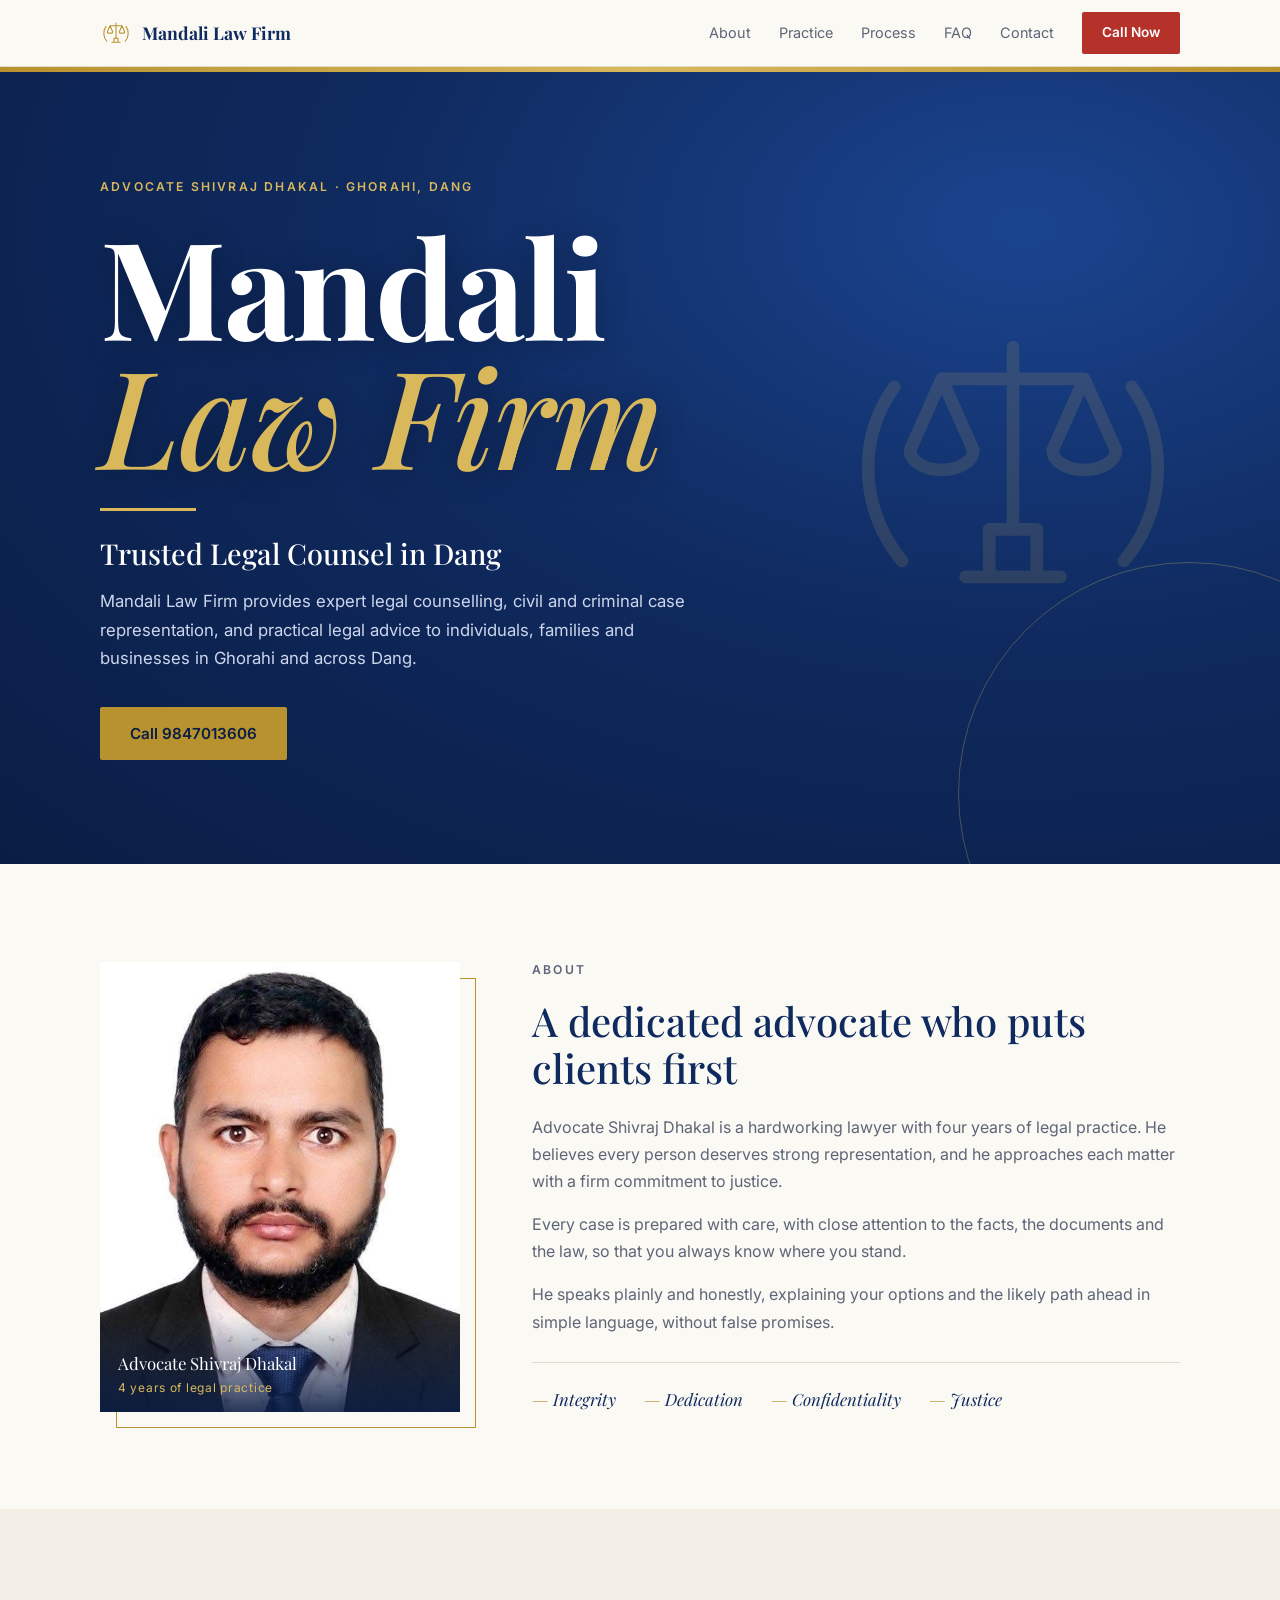
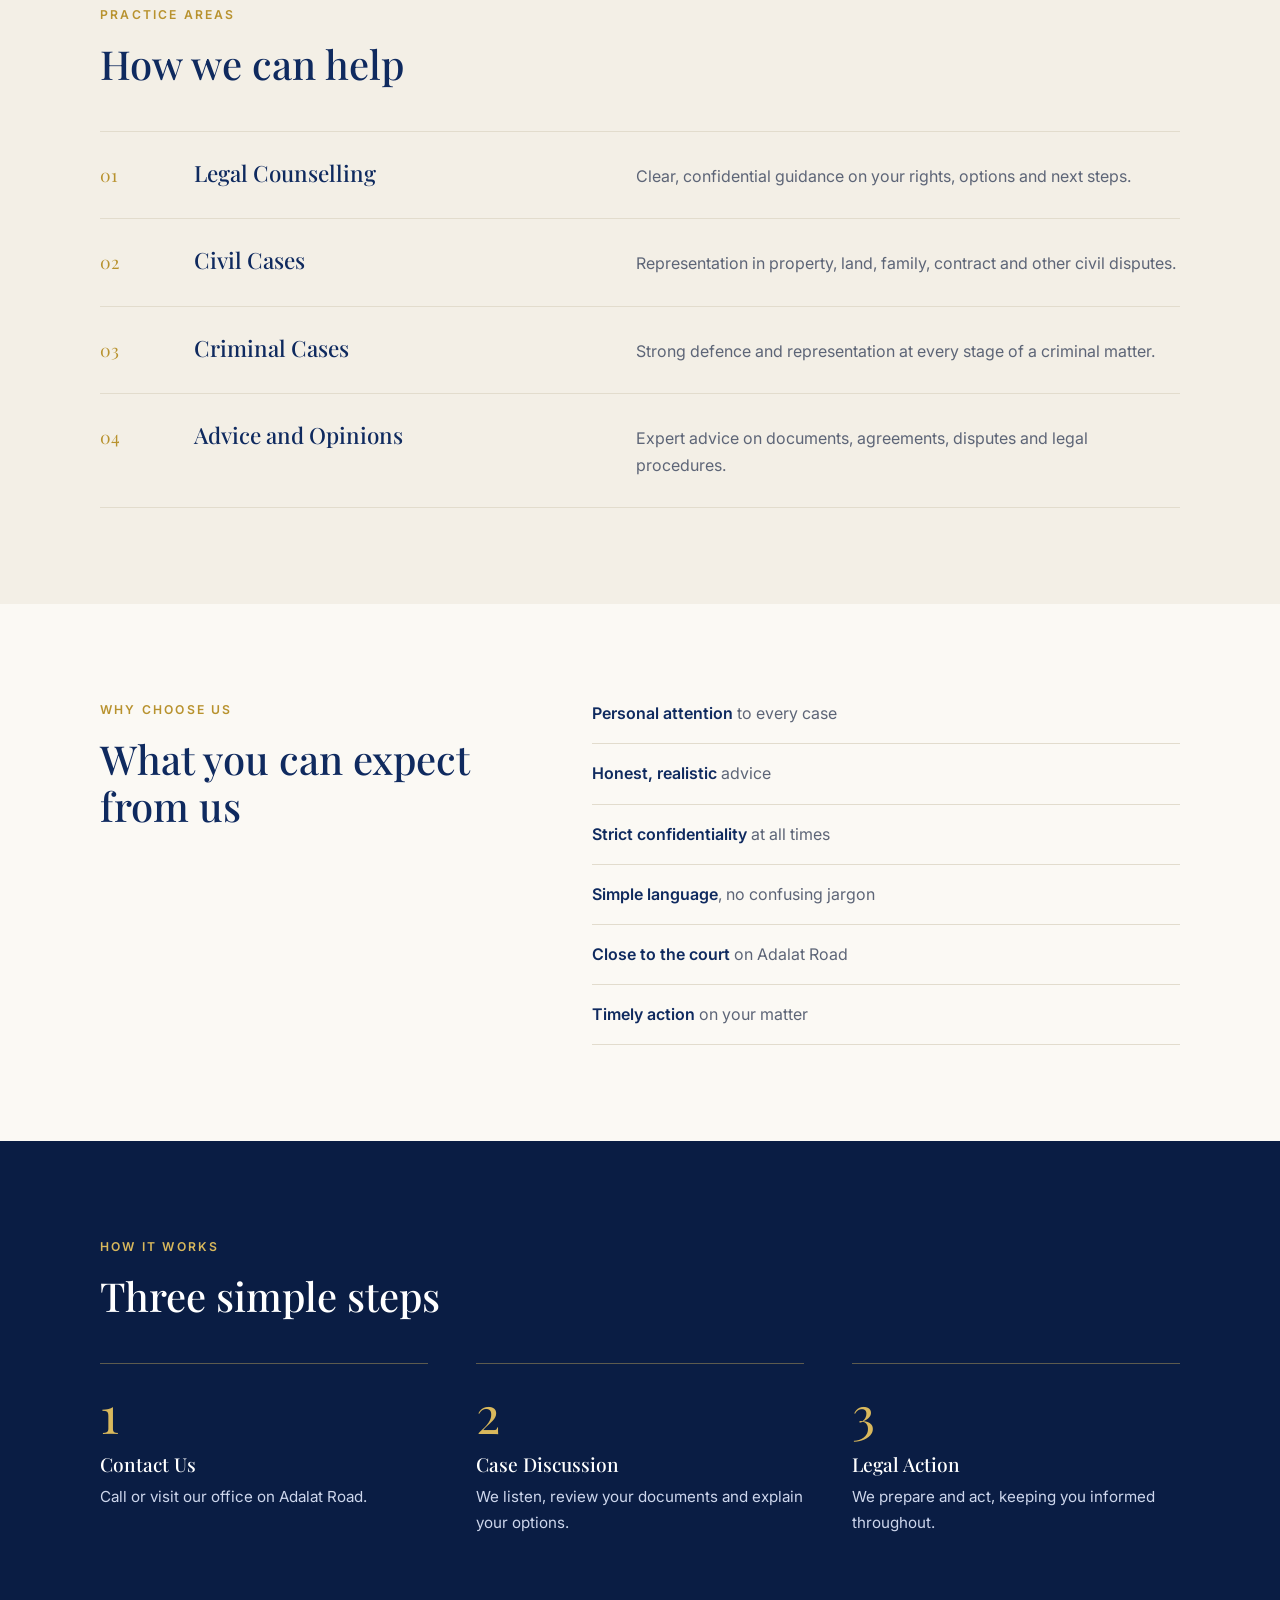
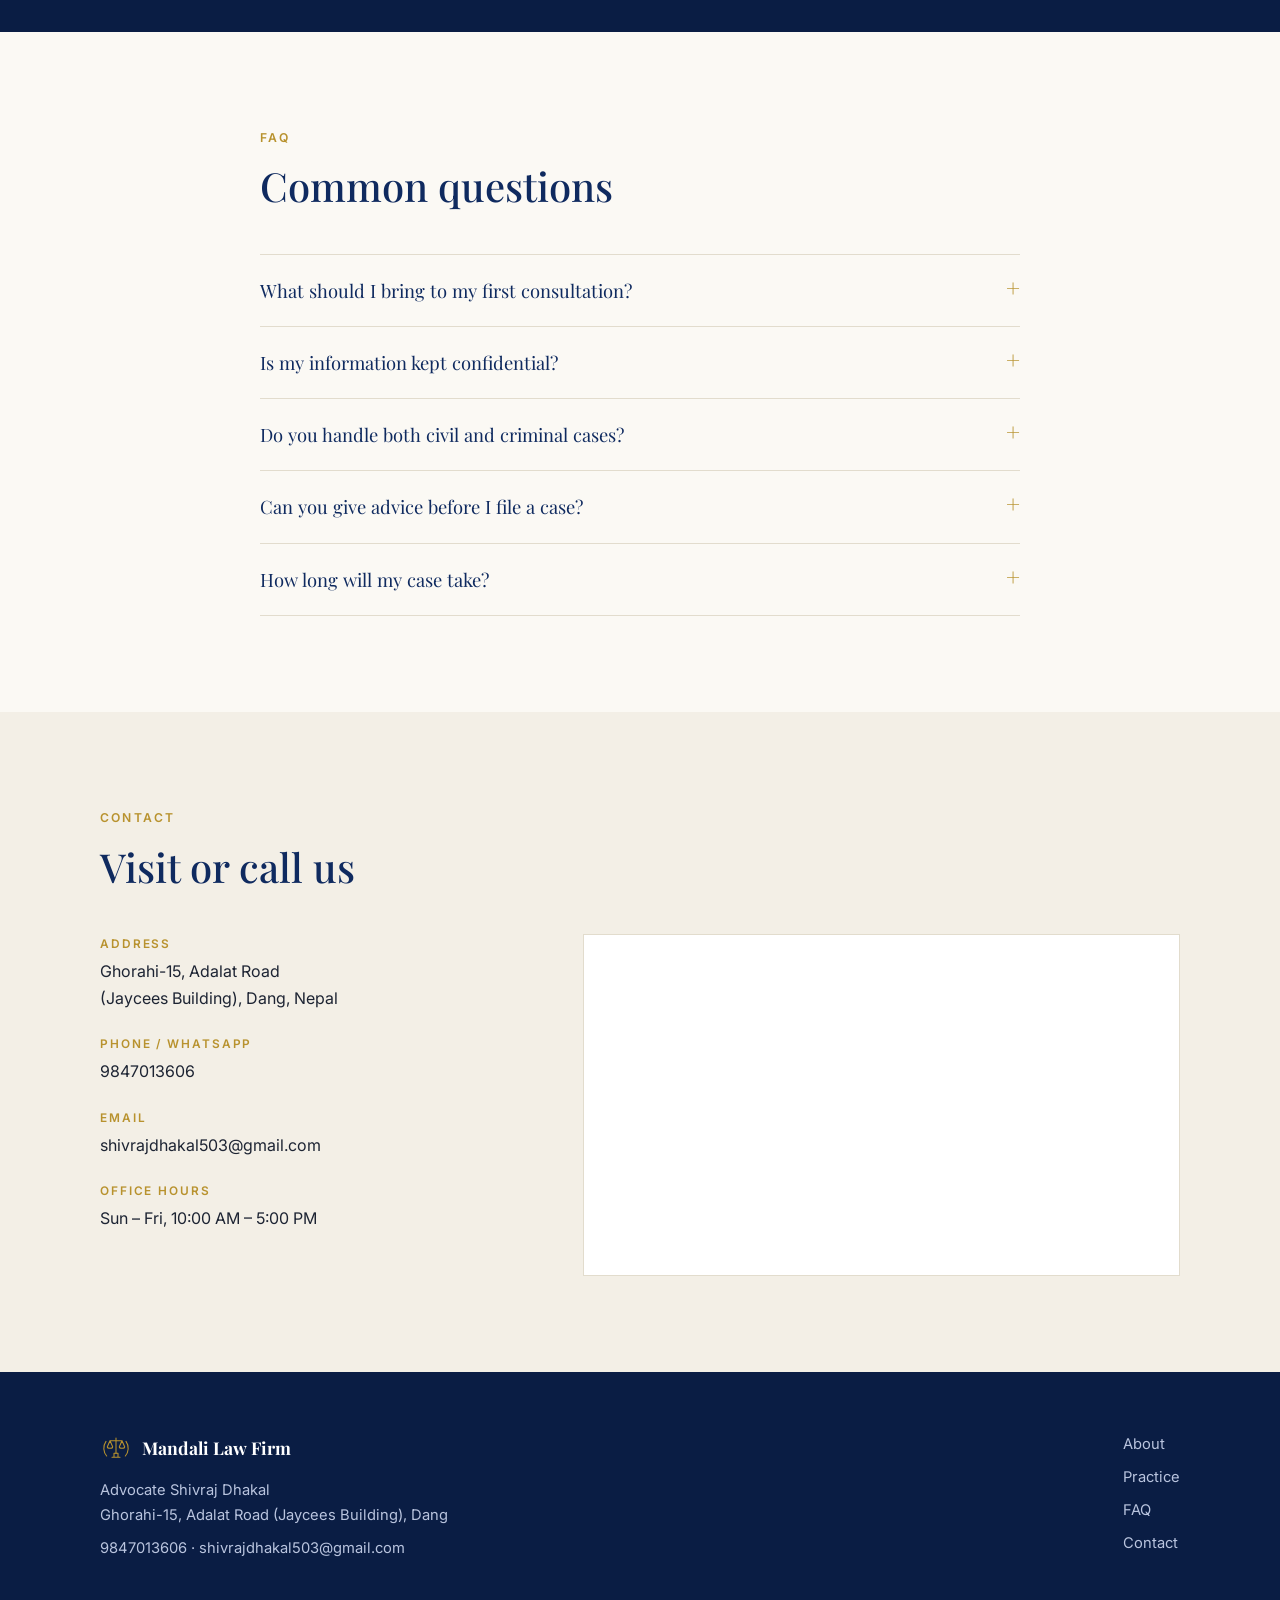
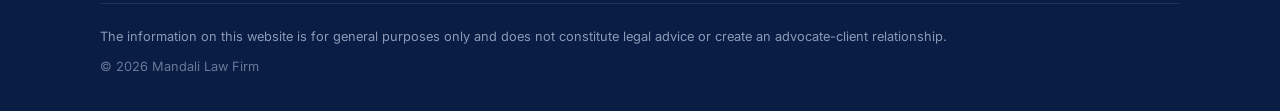
==== index.html @ 57b1a487 "first push" ====
<!DOCTYPE html>
<html lang="en">
<head>
  <meta charset="UTF-8">
  <meta name="viewport" content="width=device-width, initial-scale=1">

  <!-- SEO: edit title, description and keywords here -->
  <title>Mandali Law Firm | Advocate Shivraj Dhakal | Lawyer in Ghorahi, Dang</title>
  <meta name="description" content="Mandali Law Firm in Ghorahi, Dang. Advocate Shivraj Dhakal offers legal counselling, civil and criminal case representation, and practical legal advice.">
  <meta name="keywords" content="lawyer in Dang, advocate in Ghorahi, civil case lawyer, criminal case lawyer, legal advice Nepal">
  <meta name="theme-color" content="#0f2a5f">

  <link rel="preconnect" href="https://fonts.googleapis.com">
  <link rel="preconnect" href="https://fonts.gstatic.com" crossorigin>
  <link href="https://fonts.googleapis.com/css2?family=Inter:wght@400;500;600&family=Playfair+Display:ital,wght@0,500;0,700;1,500&display=swap" rel="stylesheet">
  <link rel="stylesheet" href="style.css">

  <!-- Schema markup: update address, phone or hours if they change -->
  <script type="application/ld+json">
  {
    "@context": "https://schema.org",
    "@type": "LegalService",
    "name": "Mandali Law Firm",
    "founder": { "@type": "Person", "name": "Advocate Shivraj Dhakal" },
    "telephone": "+9779847013606",
    "email": "shivrajdhakal503@gmail.com",
    "address": {
      "@type": "PostalAddress",
      "streetAddress": "Adalat Road (Jaycees Building), Ghorahi-15",
      "addressLocality": "Ghorahi",
      "addressRegion": "Dang",
      "addressCountry": "NP"
    },
    "areaServed": "Dang, Nepal"
  }
  </script>
</head>
<body>

  <!-- LOGO: replace the contents of this symbol with your real logo SVG, or swap the <svg><use> tags for an <img src="logo.png"> -->
  <svg width="0" height="0" style="position:absolute" aria-hidden="true">
    <symbol id="logo" viewBox="0 0 48 48">
      <g fill="none" stroke="currentColor" stroke-width="1.6" stroke-linecap="round" stroke-linejoin="round">
        <path d="M10 36c-5-6-6-15-1-22M38 36c5-6 6-15 1-22"/>
        <path d="M24 9v23M15 13h18M15 13l-4 9a4 2.5 0 0 0 8 0zM33 13l-4 9a4 2.5 0 0 0 8 0z"/>
        <path d="M18 38h12M21 32h6v6h-6z"/>
      </g>
    </symbol>
  </svg>

  <header class="nav" id="top">
    <div class="wrap nav-inner">
      <a href="#top" class="brand" aria-label="Mandali Law Firm home">
        <svg class="logo"><use href="#logo"/></svg>
        <span>Mandali Law Firm</span>
      </a>
      <nav id="menu" aria-label="Main">
        <a href="#about">About</a>
        <a href="#services">Practice</a>
        <a href="#process">Process</a>
        <a href="#faq">FAQ</a>
        <a href="#contact">Contact</a>
      </nav>
      <a class="call-link" href="tel:+9779847013606">Call Now</a>
      <button class="burger" id="burger" aria-label="Open menu" aria-expanded="false"><span></span><span></span></button>
    </div>
  </header>

  <main>
    <!-- HERO -->
    <section class="hero">
      <svg class="hero-mark" aria-hidden="true"><use href="#logo"/></svg>
      <div class="wrap hero-inner">
        <p class="eyebrow">Advocate Shivraj Dhakal &middot; Ghorahi, Dang</p>
        <!-- FIRM NAME: shown in big letters. Edit here. -->
        <p class="firm" aria-hidden="true"><span>Mandali</span><span class="gold">Law Firm</span></p>
        <div class="rule"></div>
        <h1>Trusted Legal Counsel in Dang</h1>
        <p class="lead">Mandali Law Firm provides expert legal counselling, civil and criminal case representation, and practical legal advice to individuals, families and businesses in Ghorahi and across Dang.</p>
        <a class="btn" href="tel:+9779847013606">Call 9847013606</a>
      </div>
    </section>

    <!-- ABOUT -->
    <section id="about" class="section">
      <div class="wrap about">
        <figure class="portrait reveal">
          <!-- PHOTO: keep "potrait.jpeg" in the same folder as index.html. If it is missing, initials are shown instead. -->
          <img src="potrait.jpeg" alt="Advocate Shivraj Dhakal" width="420" height="420" loading="lazy"
               onerror="this.parentElement.classList.add('no-img'); this.remove();">
          <span class="initials" aria-hidden="true">SD</span>
          <figcaption>Advocate Shivraj Dhakal<small>4 years of legal practice</small></figcaption>
        </figure>
        <div class="reveal">
          <p class="eyebrow">About</p>
          <h2>A dedicated advocate who puts clients first</h2>
          <!-- TEXT: edit these paragraphs freely -->
          <p>Advocate Shivraj Dhakal is a hardworking lawyer with four years of legal practice. He believes every person deserves strong representation, and he approaches each matter with a firm commitment to justice.</p>
          <p>Every case is prepared with care, with close attention to the facts, the documents and the law, so that you always know where you stand.</p>
          <p>He speaks plainly and honestly, explaining your options and the likely path ahead in simple language, without false promises.</p>
          <ul class="values">
            <li>Integrity</li><li>Dedication</li><li>Confidentiality</li><li>Justice</li>
          </ul>
        </div>
      </div>
    </section>

    <!-- PRACTICE AREAS -->
    <section id="services" class="section tint">
      <div class="wrap">
        <div class="head reveal"><p class="eyebrow">Practice Areas</p><h2>How we can help</h2></div>
        <ol class="rows">
          <li class="reveal"><span class="num">01</span><h3>Legal Counselling</h3><p>Clear, confidential guidance on your rights, options and next steps.</p></li>
          <li class="reveal"><span class="num">02</span><h3>Civil Cases</h3><p>Representation in property, land, family, contract and other civil disputes.</p></li>
          <li class="reveal"><span class="num">03</span><h3>Criminal Cases</h3><p>Strong defence and representation at every stage of a criminal matter.</p></li>
          <li class="reveal"><span class="num">04</span><h3>Advice and Opinions</h3><p>Expert advice on documents, agreements, disputes and legal procedures.</p></li>
        </ol>
      </div>
    </section>

    <!-- WHY US -->
    <section class="section">
      <div class="wrap split">
        <div class="reveal"><p class="eyebrow">Why Choose Us</p><h2>What you can expect from us</h2></div>
        <ul class="why reveal">
          <li><strong>Personal attention</strong> to every case</li>
          <li><strong>Honest, realistic</strong> advice</li>
          <li><strong>Strict confidentiality</strong> at all times</li>
          <li><strong>Simple language</strong>, no confusing jargon</li>
          <li><strong>Close to the court</strong> on Adalat Road</li>
          <li><strong>Timely action</strong> on your matter</li>
        </ul>
      </div>
    </section>

    <!-- PROCESS -->
    <section id="process" class="section dark">
      <div class="wrap">
        <div class="head reveal"><p class="eyebrow">How It Works</p><h2>Three simple steps</h2></div>
        <ol class="steps">
          <li class="reveal"><span>1</span><h3>Contact Us</h3><p>Call or visit our office on Adalat Road.</p></li>
          <li class="reveal"><span>2</span><h3>Case Discussion</h3><p>We listen, review your documents and explain your options.</p></li>
          <li class="reveal"><span>3</span><h3>Legal Action</h3><p>We prepare and act, keeping you informed throughout.</p></li>
        </ol>
      </div>
    </section>

    <!-- FAQ -->
    <section id="faq" class="section">
      <div class="wrap narrow">
        <div class="head reveal"><p class="eyebrow">FAQ</p><h2>Common questions</h2></div>
        <!-- TEXT: edit questions and answers here -->
        <div class="faq reveal">
          <details><summary>What should I bring to my first consultation?</summary><p>Bring your citizenship certificate, any relevant papers (land documents, agreements, notices, court orders) and a short written timeline of events.</p></details>
          <details><summary>Is my information kept confidential?</summary><p>Yes. Everything you share with us is treated as strictly confidential.</p></details>
          <details><summary>Do you handle both civil and criminal cases?</summary><p>Yes. We handle civil matters such as land, family and contract disputes, and criminal matters at every stage.</p></details>
          <details><summary>Can you give advice before I file a case?</summary><p>Yes. Many problems can be understood, and sometimes resolved, with early legal advice.</p></details>
          <details><summary>How long will my case take?</summary><p>It depends on the type and complexity of the case and the court. After reviewing your matter, we will give you a realistic expectation.</p></details>
        </div>
      </div>
    </section>

    <!-- CONTACT -->
    <section id="contact" class="section tint">
      <div class="wrap">
        <div class="head reveal"><p class="eyebrow">Contact</p><h2>Visit or call us</h2></div>
        <div class="contact reveal">
          <div class="info">
            <dl>
              <dt>Address</dt>
              <dd>Ghorahi-15, Adalat Road<br>(Jaycees Building), Dang, Nepal</dd>
              <dt>Phone / WhatsApp</dt>
              <dd><a href="tel:+9779847013606">9847013606</a></dd>
              <dt>Email</dt>
              <dd><a href="mailto:shivrajdhakal503@gmail.com">shivrajdhakal503@gmail.com</a></dd>
              <!-- OFFICE HOURS: placeholder, replace with real hours -->
              <dt>Office hours</dt>
              <dd>Sun &ndash; Fri, 10:00 AM &ndash; 5:00 PM</dd>
            </dl>
          </div>
          <div class="map">
            <iframe title="Map of Adalat Road, Ghorahi, Dang" loading="lazy" referrerpolicy="no-referrer-when-downgrade"
              src="https://maps.google.com/maps?q=Adalat+Road+Ghorahi+Dang+Nepal&output=embed"></iframe>
          </div>
        </div>
      </div>
    </section>
  </main>

  <footer class="footer">
    <div class="wrap foot-inner">
      <div>
        <a href="#top" class="brand light"><svg class="logo"><use href="#logo"/></svg><span>Mandali Law Firm</span></a>
        <p>Advocate Shivraj Dhakal<br>Ghorahi-15, Adalat Road (Jaycees Building), Dang</p>
        <p><a href="tel:+9779847013606">9847013606</a> &middot; <a href="mailto:shivrajdhakal503@gmail.com">shivrajdhakal503@gmail.com</a></p>
      </div>
      <nav aria-label="Footer">
        <a href="#about">About</a><a href="#services">Practice</a><a href="#faq">FAQ</a><a href="#contact">Contact</a>
      </nav>
    </div>
    <p class="wrap disclaimer">The information on this website is for general purposes only and does not constitute legal advice or create an advocate-client relationship.</p>
    <p class="wrap copy">&copy; <span id="year"></span> Mandali Law Firm</p>
  </footer>

  <!-- Floating buttons (visible on mobile) -->
  <div class="float">
    <a href="https://wa.me/9779847013606" class="wa" aria-label="WhatsApp" target="_blank" rel="noopener">
      <svg viewBox="0 0 24 24"><path d="M20 12a8 8 0 0 1-11.9 7L4 20l1.1-4A8 8 0 1 1 20 12z"/></svg>
    </a>
    <a href="tel:+9779847013606" class="call" aria-label="Call">
      <svg viewBox="0 0 24 24"><path d="M5 4h4l2 5-2.5 1.5a11 11 0 0 0 5 5L15 13l5 2v4a2 2 0 0 1-2 2A16 16 0 0 1 3 6a2 2 0 0 1 2-2z"/></svg>
    </a>
  </div>

  <script src="script.js"></script>
</body>
</html>
---- style.css ----
/* COLORS: change the palette here */
:root{
  --blue:#0f2a5f;
  --blue-deep:#0a1d44;
  --gold:#b8922e;
  --gold-soft:#d9b85c;
  --red:#b5322a;
  --paper:#fbf9f4;
  --tint:#f3efe6;
  --ink:#1d2433;
  --muted:#5d6577;
  --line:#e2dccd;
}
*{box-sizing:border-box;margin:0;padding:0}
html{scroll-behavior:smooth;scroll-padding-top:70px}
body{font-family:'Inter',system-ui,sans-serif;color:var(--ink);background:var(--paper);line-height:1.7;-webkit-font-smoothing:antialiased}
h1,h2,h3{font-family:'Playfair Display',Georgia,serif;color:var(--blue);line-height:1.18;font-weight:500}
a{color:inherit;text-decoration:none}
ul,ol{list-style:none}
.wrap{width:min(1080px,100% - 40px);margin-inline:auto}
.narrow{width:min(760px,100% - 40px)}
.section{padding:96px 0}
.tint{background:var(--tint)}
.eyebrow{color:var(--gold);font-weight:600;font-size:.76rem;letter-spacing:.18em;text-transform:uppercase;margin-bottom:14px}
.head{margin-bottom:44px}
h2{font-size:clamp(1.8rem,4vw,2.5rem)}
h3{font-size:1.2rem}
:focus-visible{outline:2px solid var(--gold);outline-offset:3px}

/* Button */
.btn{display:inline-block;padding:14px 30px;background:var(--gold);color:var(--blue-deep);font-weight:600;font-size:.95rem;border-radius:2px;transition:background .25s,transform .25s}
.btn:hover{background:var(--gold-soft);transform:translateY(-2px)}

/* Nav */
.nav{position:sticky;top:0;z-index:50;background:var(--paper);border-bottom:1px solid var(--line)}
.nav-inner{display:flex;align-items:center;gap:28px;height:66px}
.brand{display:flex;align-items:center;gap:10px;font-family:'Playfair Display',serif;font-weight:700;color:var(--blue);font-size:1.1rem}
.logo{width:32px;height:32px;color:var(--gold)}
#menu{display:flex;gap:28px;margin-left:auto;font-size:.9rem;color:var(--muted)}
#menu a{position:relative;padding:4px 0}
#menu a::after{content:"";position:absolute;left:0;bottom:0;width:0;height:1px;background:var(--gold);transition:width .25s}
#menu a:hover{color:var(--blue)}
#menu a:hover::after{width:100%}
.call-link{background:var(--red);color:#fff;font-size:.85rem;font-weight:600;padding:9px 20px;border-radius:2px;transition:background .25s}
.call-link:hover{background:#972821}
.burger{display:none;background:none;border:0;width:36px;height:36px;cursor:pointer}
.burger span{display:block;height:2px;background:var(--blue);margin:7px 6px}

/* Hero */
.hero{background:radial-gradient(ellipse at 80% 20%,#1b448f 0%,var(--blue) 45%,var(--blue-deep) 100%);color:#fff;padding:110px 0 104px;position:relative;overflow:hidden}
.hero::before{content:"";position:absolute;left:0;right:0;top:0;height:5px;background:linear-gradient(90deg,var(--gold),var(--gold-soft),var(--gold))}
.hero::after{content:"";position:absolute;right:-140px;bottom:-160px;width:460px;height:460px;border:1px solid rgba(217,184,92,.3);border-radius:50%}
.hero-mark{position:absolute;right:6%;top:50%;width:min(380px,40vw);height:min(380px,40vw);transform:translateY(-50%);color:var(--gold-soft);opacity:.14;stroke-width:1}
.hero-inner{position:relative;z-index:1}
.hero .eyebrow{color:var(--gold-soft);margin-bottom:22px}
.firm{font-family:'Playfair Display',Georgia,serif;font-weight:700;line-height:.95;font-size:clamp(3.4rem,13vw,8.5rem);letter-spacing:-.01em;color:#fff;display:flex;flex-direction:column;text-shadow:0 4px 30px rgba(0,0,0,.25)}
.firm .gold{color:var(--gold-soft);font-style:italic;font-weight:500}
.rule{width:96px;height:3px;background:var(--gold-soft);margin:30px 0 26px}
.hero h1{color:#fff;font-size:clamp(1.3rem,3vw,1.8rem);font-weight:500;margin-bottom:16px}
.lead{font-size:1.05rem;color:#cdd6ec;max-width:600px;margin-bottom:34px}

/* About */
.about{display:grid;grid-template-columns:360px 1fr;gap:72px;align-items:center}
.portrait{position:relative;background:var(--blue);aspect-ratio:4/5;border-radius:2px}
.portrait::before{content:"";position:absolute;inset:16px -16px -16px 16px;border:1px solid var(--gold);z-index:0}
.portrait img{position:relative;z-index:1;width:100%;height:100%;object-fit:cover;object-position:center 15%;display:block}
.portrait figcaption{position:absolute;z-index:2;left:0;right:0;bottom:0;padding:34px 18px 14px;background:linear-gradient(transparent,rgba(10,29,68,.88));color:#fff;font-family:'Playfair Display',serif;font-size:1.05rem}
.portrait small{display:block;font-family:'Inter',sans-serif;font-size:.75rem;color:var(--gold-soft);letter-spacing:.06em}
.initials{display:none;position:absolute;inset:0;z-index:1;place-items:center;color:#fff;font:700 4rem 'Playfair Display',serif}
.portrait.no-img .initials{display:grid}
.about h2{margin-bottom:22px}
.about p{color:var(--muted);margin-bottom:16px}
.values{display:flex;flex-wrap:wrap;gap:8px 28px;margin-top:26px;padding-top:22px;border-top:1px solid var(--line)}
.values li{font-family:'Playfair Display',serif;font-style:italic;color:var(--blue);font-size:1.05rem}
.values li::before{content:"\2014\00a0";color:var(--gold)}

/* Practice rows */
.rows li{display:grid;grid-template-columns:70px 1fr 1.3fr;gap:24px;align-items:baseline;padding:28px 0;border-top:1px solid var(--line);transition:padding .3s}
.rows li:last-child{border-bottom:1px solid var(--line)}
.rows li:hover{padding-left:12px}
.num{font-family:'Playfair Display',serif;color:var(--gold);font-size:1.1rem}
.rows h3{font-size:1.4rem}
.rows p{color:var(--muted)}

/* Why */
.split{display:grid;grid-template-columns:1fr 1.4fr;gap:72px;align-items:start}
.why li{padding:16px 0;border-bottom:1px solid var(--line);color:var(--muted)}
.why li:first-child{padding-top:0}
.why strong{color:var(--blue);font-weight:600}

/* Steps */
.dark{background:var(--blue-deep);color:#cdd6ec}
.dark h2,.dark h3{color:#fff}
.dark .eyebrow{color:var(--gold-soft)}
.steps{display:grid;grid-template-columns:repeat(3,1fr);gap:48px}
.steps li{border-top:1px solid rgba(217,184,92,.4);padding-top:24px}
.steps span{display:block;font-family:'Playfair Display',serif;font-size:3.2rem;color:var(--gold-soft);line-height:1;margin-bottom:14px}
.steps p{margin-top:8px;font-size:.95rem}

/* FAQ */
.faq details{border-bottom:1px solid var(--line);padding:20px 0}
.faq details:first-child{border-top:1px solid var(--line)}
.faq summary{cursor:pointer;font-family:'Playfair Display',serif;font-size:1.15rem;color:var(--blue);list-style:none;display:flex;justify-content:space-between;gap:16px}
.faq summary::-webkit-details-marker{display:none}
.faq summary::after{content:"+";color:var(--gold);font-size:1.5rem;line-height:1;transition:transform .25s}
.faq details[open] summary::after{transform:rotate(45deg)}
.faq p{color:var(--muted);margin-top:12px;max-width:620px}

/* Contact */
.contact{display:grid;grid-template-columns:1fr 1.4fr;gap:56px;align-items:stretch}
.info dt{font-size:.74rem;letter-spacing:.16em;text-transform:uppercase;color:var(--gold);font-weight:600;margin-top:22px}
.info dt:first-child{margin-top:0}
.info dd{color:var(--ink);margin-top:4px}
.info a:hover{color:var(--red)}
.map{min-height:340px;border:1px solid var(--line);background:#fff;padding:8px}
.map iframe{width:100%;height:100%;min-height:324px;border:0;display:block}

/* Footer */
.footer{background:var(--blue-deep);color:#b9c4de;padding:60px 0 26px;font-size:.92rem}
.foot-inner{display:flex;justify-content:space-between;gap:32px;flex-wrap:wrap;margin-bottom:34px}
.brand.light{color:#fff;margin-bottom:14px}
.footer p{margin-bottom:8px}
.footer a:hover{color:var(--gold-soft)}
.footer nav{display:flex;flex-direction:column;gap:8px}
.disclaimer{font-size:.8rem;opacity:.75;border-top:1px solid rgba(255,255,255,.12);padding-top:22px}
.copy{font-size:.8rem;opacity:.55;margin-top:8px}

/* Floating buttons */
.float{display:none;position:fixed;right:16px;bottom:16px;z-index:60;flex-direction:column;gap:12px}
.float a{width:52px;height:52px;border-radius:50%;display:grid;place-items:center;box-shadow:0 6px 18px rgba(0,0,0,.25)}
.float svg{width:26px;height:26px;fill:none;stroke:#fff;stroke-width:2;stroke-linecap:round;stroke-linejoin:round}
.wa{background:#25d366}
.call{background:var(--red)}

/* Scroll animation */
.reveal{opacity:0;transform:translateY(20px);transition:opacity .7s ease,transform .7s ease}
.reveal.in{opacity:1;transform:none}
@media (prefers-reduced-motion:reduce){.reveal{opacity:1;transform:none;transition:none}html{scroll-behavior:auto}}

/* Responsive */
@media (max-width:900px){
  .about{grid-template-columns:300px 1fr;gap:48px}
  .split{grid-template-columns:1fr;gap:32px}
  .contact{grid-template-columns:1fr}
  .rows li{grid-template-columns:50px 1fr}
  .rows p{grid-column:2}
}
@media (max-width:720px){
  .section{padding:68px 0}
  .hero{padding:80px 0 76px}
  .burger{display:block}
  .call-link{margin-left:auto}
  #menu{position:absolute;top:66px;left:0;right:0;flex-direction:column;gap:0;background:var(--paper);border-bottom:1px solid var(--line);padding:6px 20px;display:none;margin:0}
  #menu.open{display:flex}
  #menu a{padding:14px 0;border-bottom:1px solid var(--line)}
  .about{grid-template-columns:1fr;gap:44px}
  .portrait{max-width:300px;margin-right:16px}
  .steps{grid-template-columns:1fr;gap:32px}
  .float{display:flex}
}
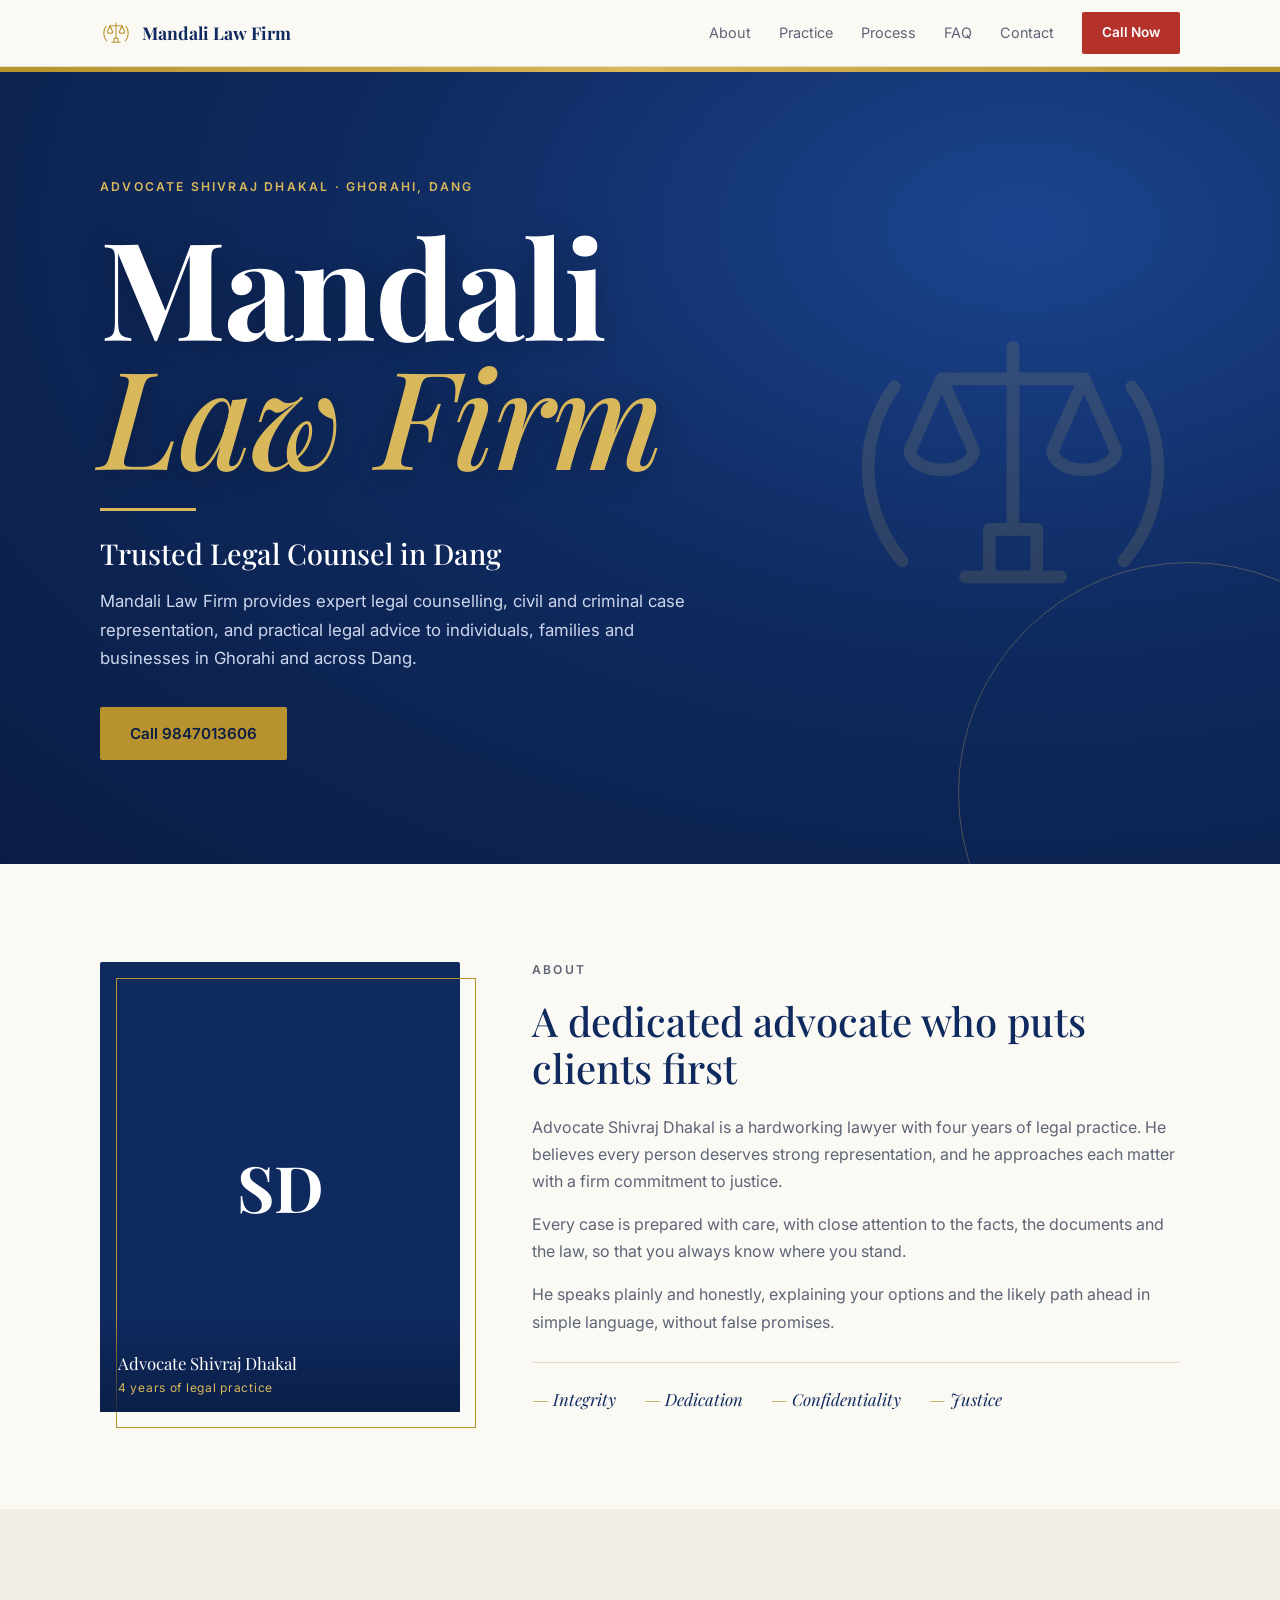
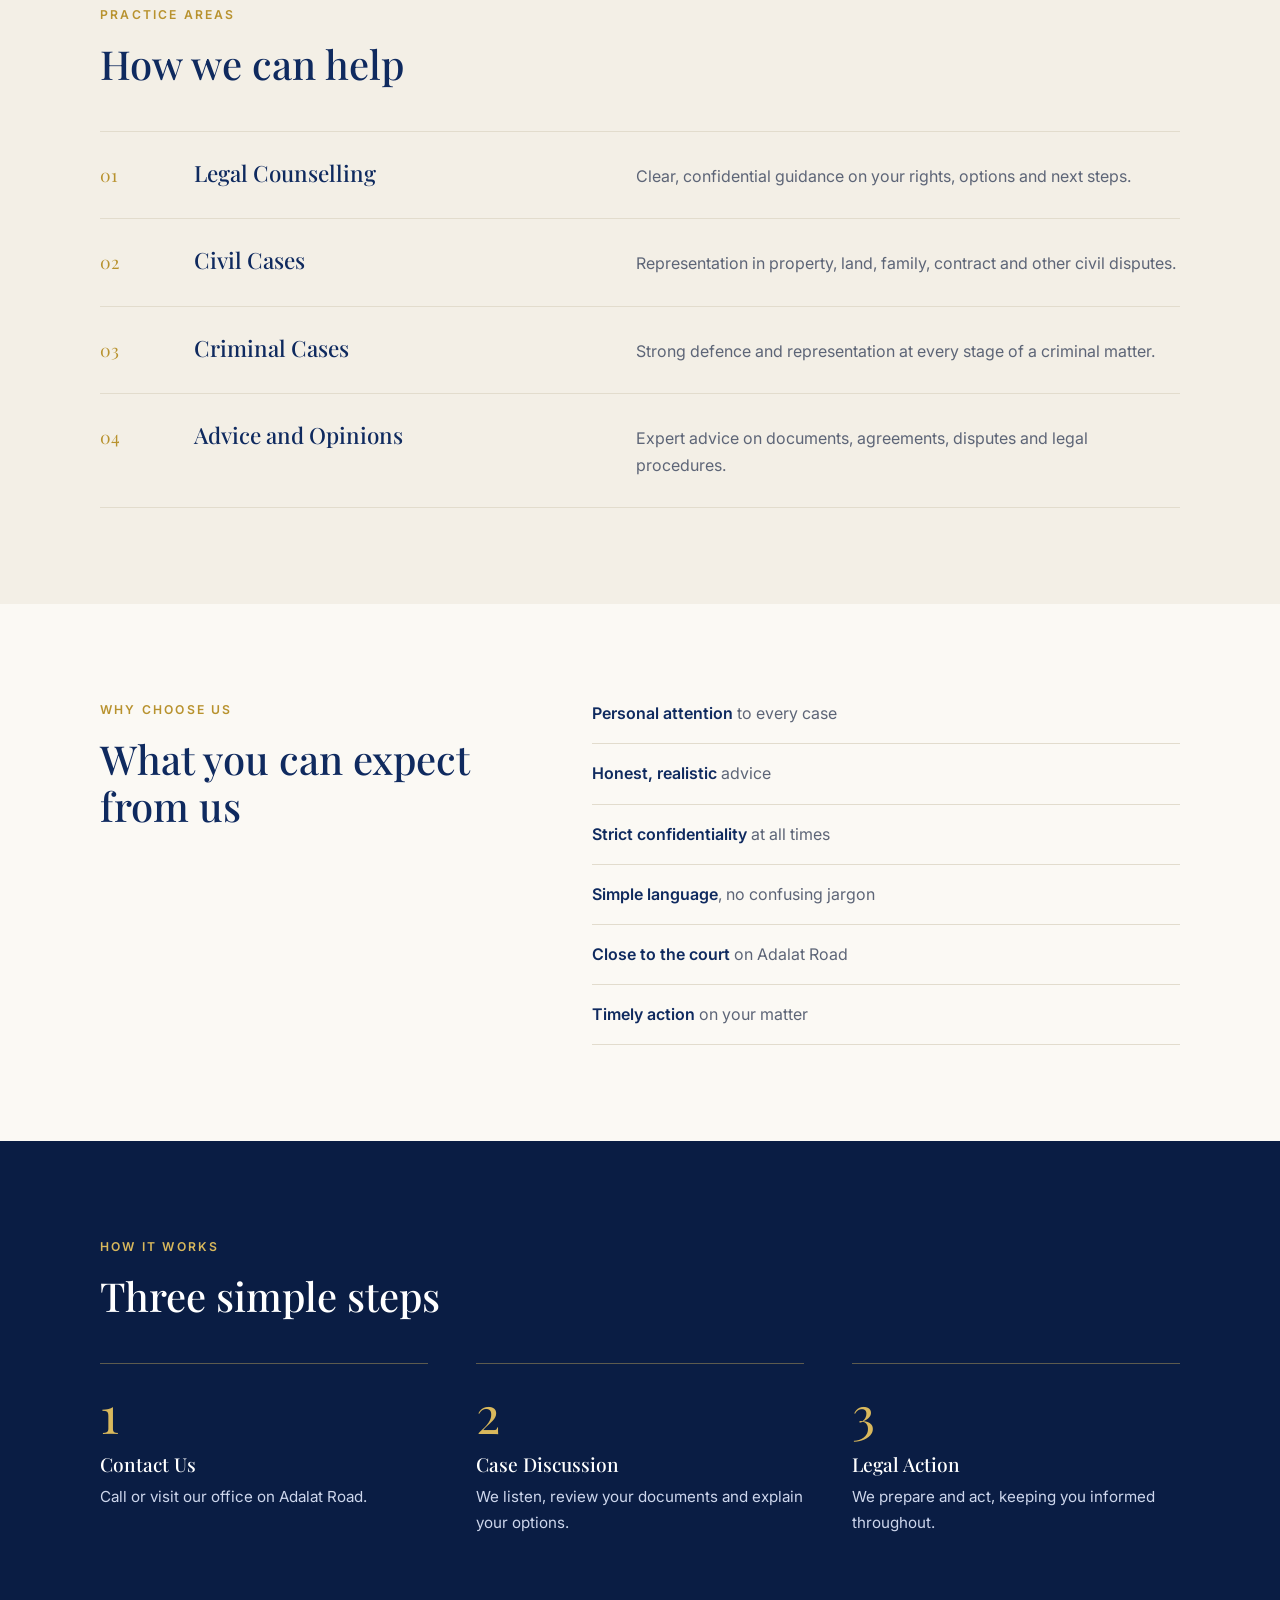
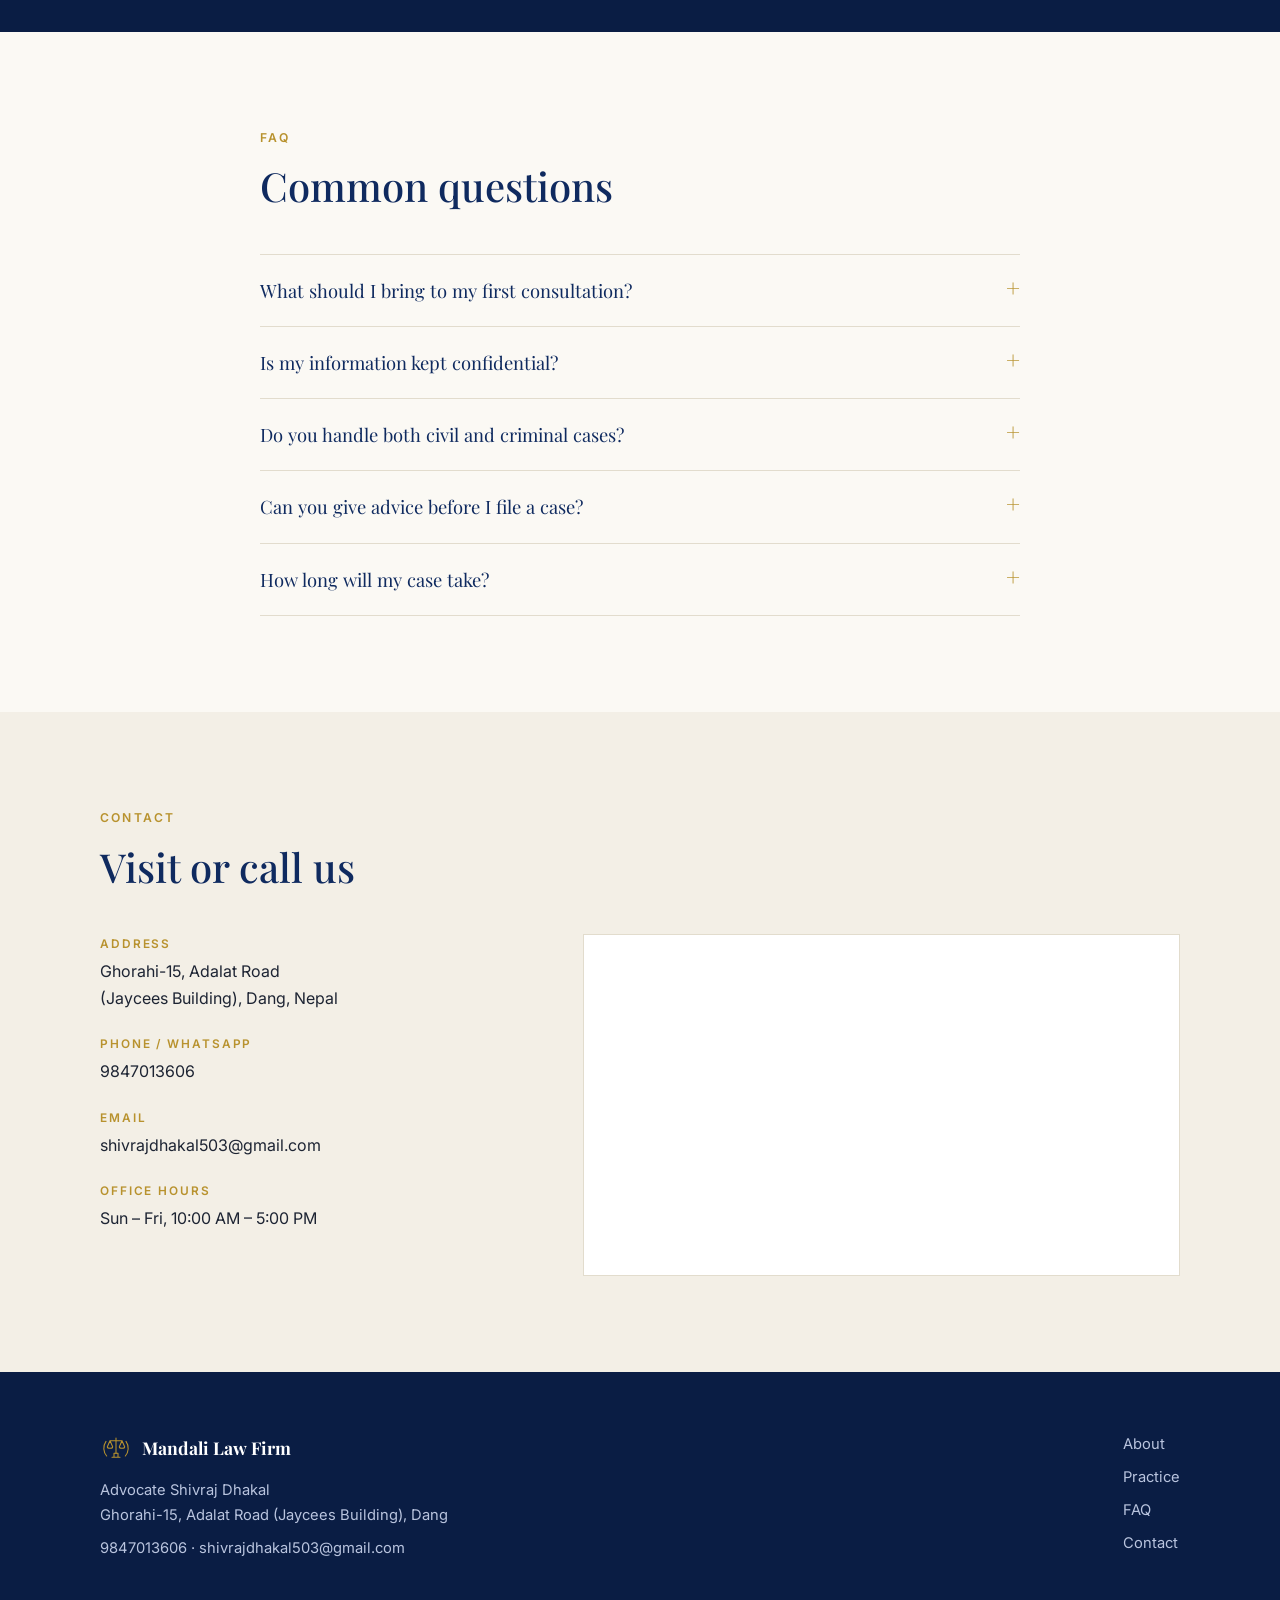
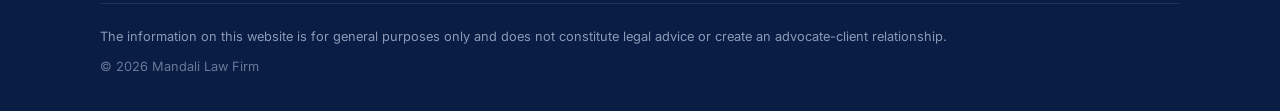
==== commit d765808f: "second push" ====
--- a/index.html
+++ b/index.html
@@ -86,7 +86,7 @@
       <div class="wrap about">
         <figure class="portrait reveal">
           <!-- PHOTO: keep "potrait.jpeg" in the same folder as index.html. If it is missing, initials are shown instead. -->
-          <img src="potrait.jpeg" alt="Advocate Shivraj Dhakal" width="420" height="420" loading="lazy"
+          <img src="https://raw.githubusercontent.com/Shrish242/mandalilawfirm/master/potrait.jpeg" alt="Advocate Shivraj Dhakal" width="420" height="420" loading="lazy"
                onerror="this.parentElement.classList.add('no-img'); this.remove();">
           <span class="initials" aria-hidden="true">SD</span>
           <figcaption>Advocate Shivraj Dhakal<small>4 years of legal practice</small></figcaption>
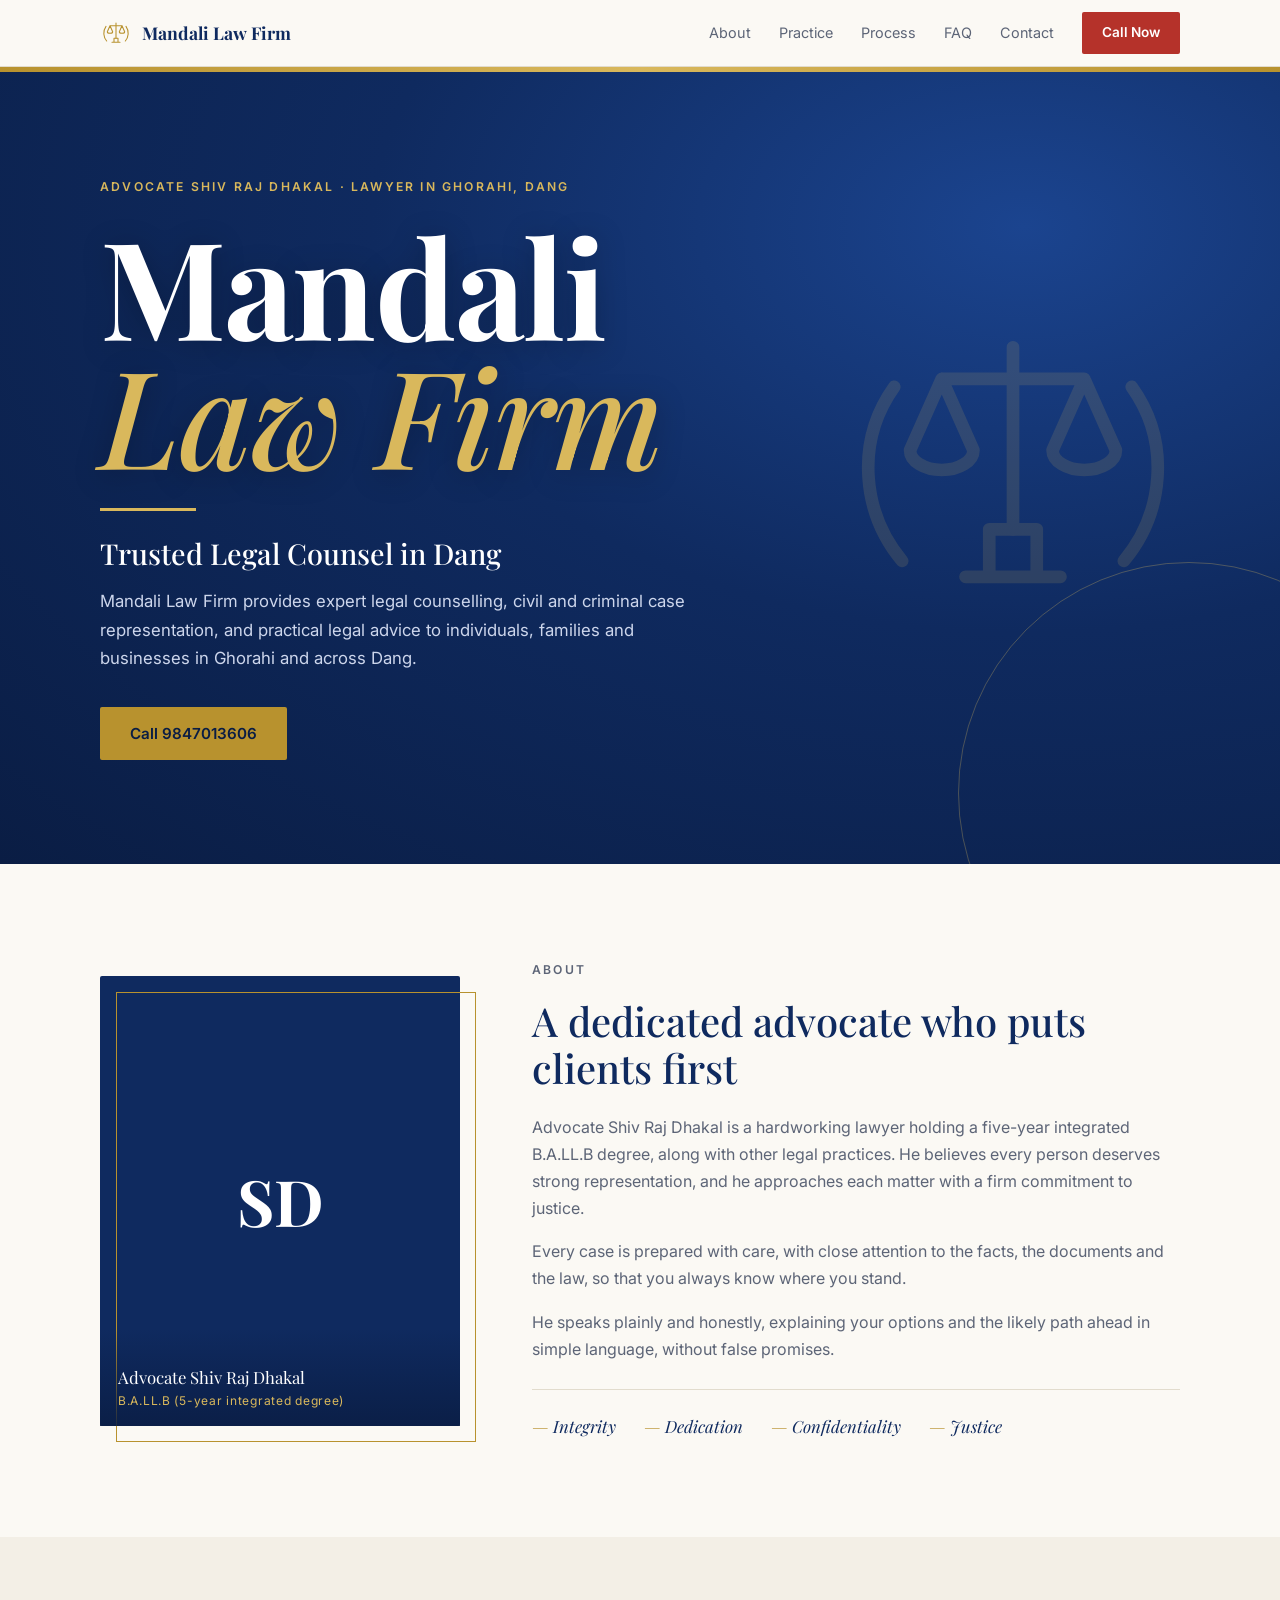
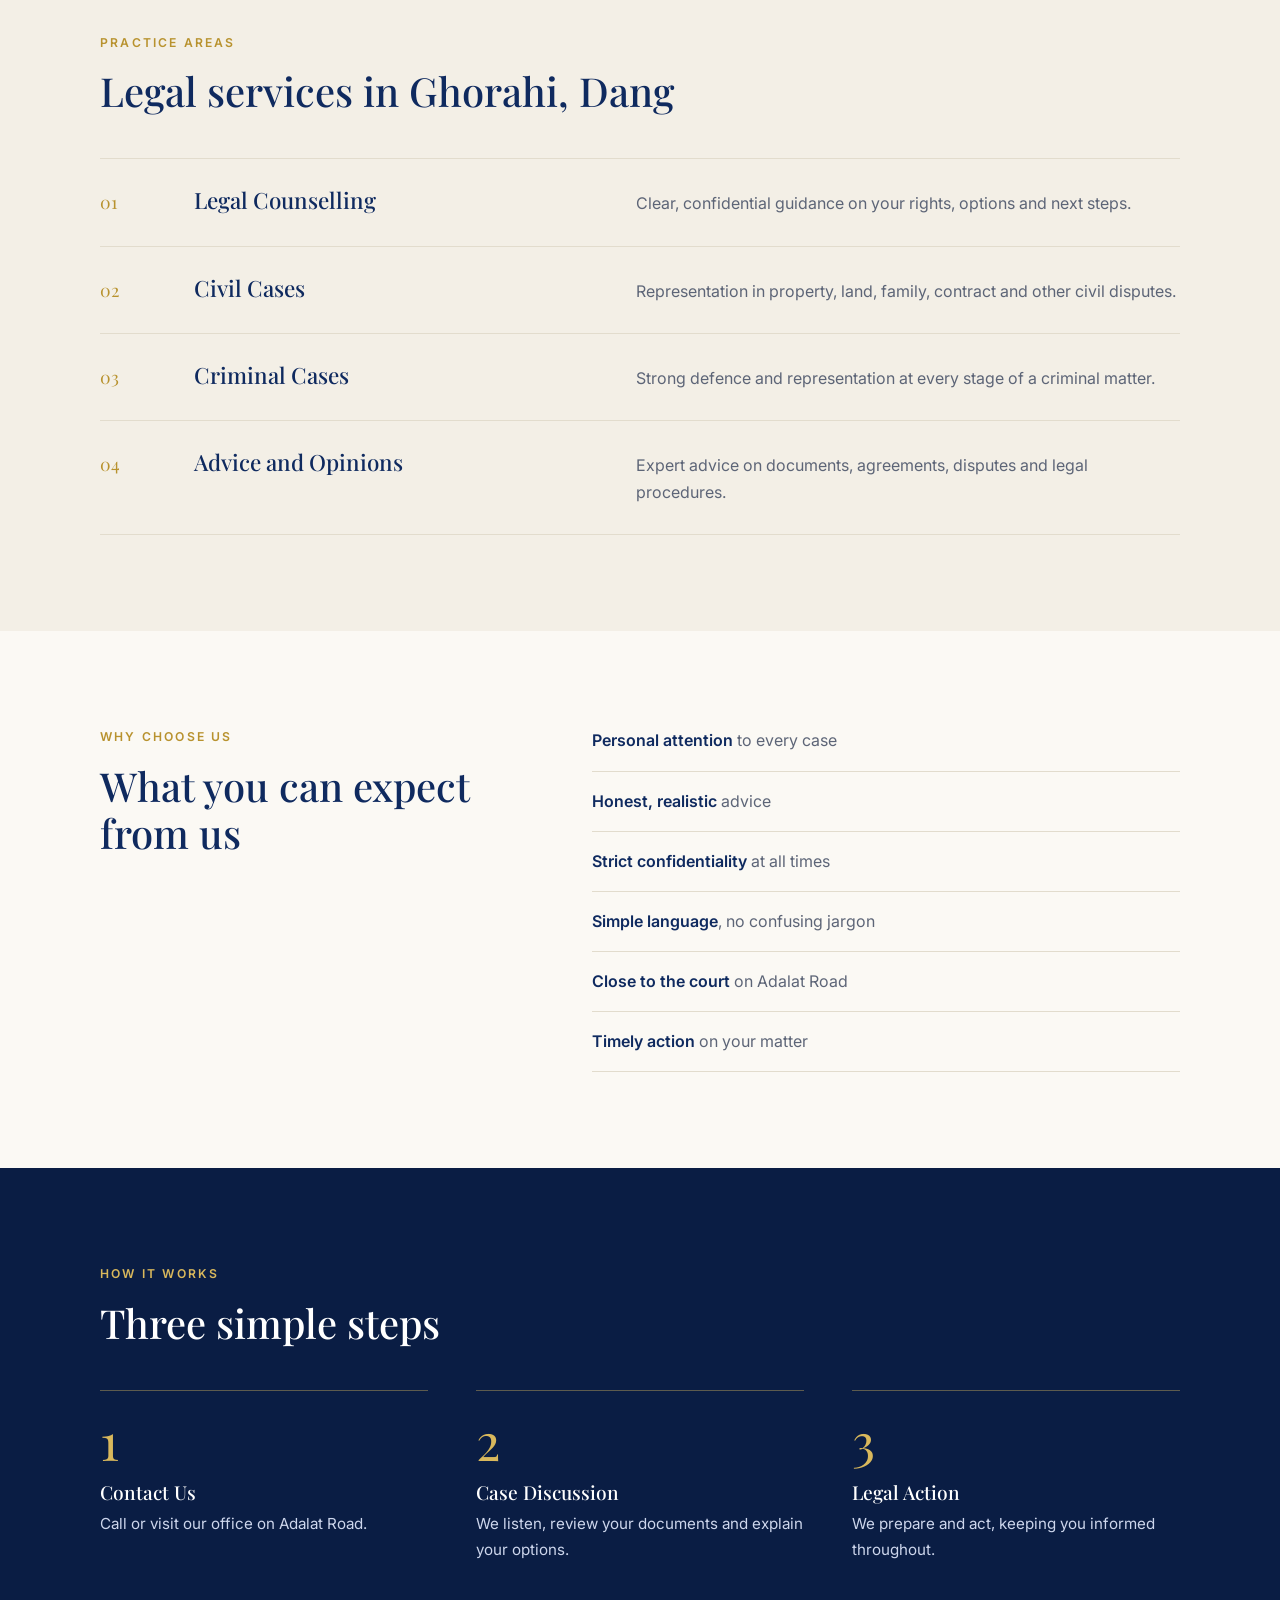
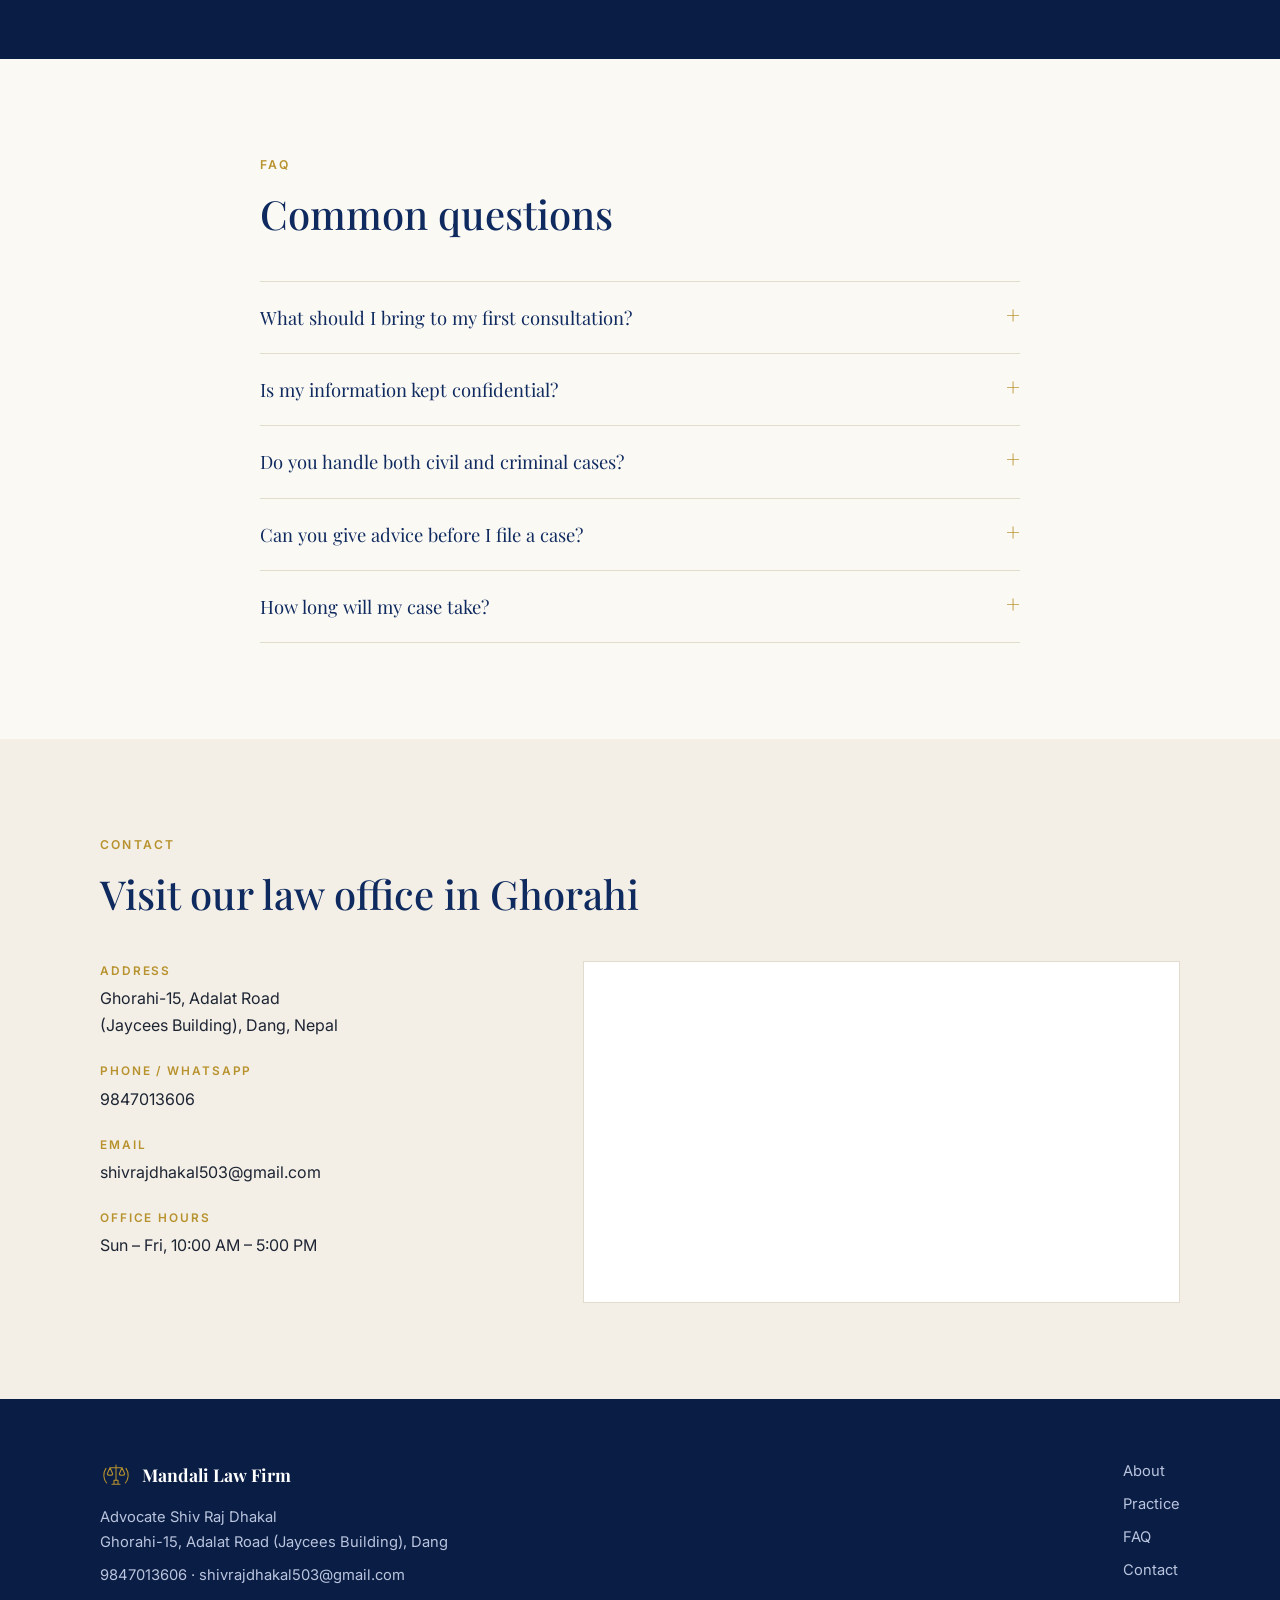
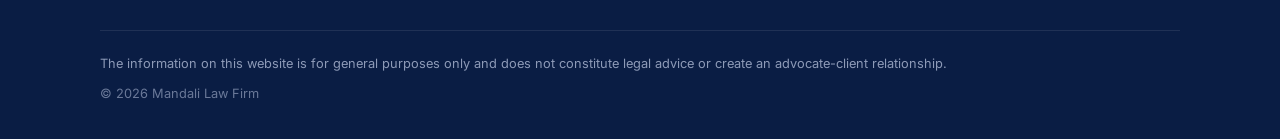
==== commit 4fcd3d8f: "third push" ====
--- a/index.html
+++ b/index.html
@@ -5,10 +5,29 @@
   <meta name="viewport" content="width=device-width, initial-scale=1">
 
   <!-- SEO: edit title, description and keywords here -->
-  <title>Mandali Law Firm | Advocate Shivraj Dhakal | Lawyer in Ghorahi, Dang</title>
-  <meta name="description" content="Mandali Law Firm in Ghorahi, Dang. Advocate Shivraj Dhakal offers legal counselling, civil and criminal case representation, and practical legal advice.">
+  <title>Mandali Law Firm | Advocate Shiv Raj Dhakal | Lawyer in Ghorahi, Dang</title>
+  <meta name="description" content="Mandali Law Firm in Ghorahi, Dang. Advocate Shiv Raj Dhakal offers legal counselling, civil and criminal case representation, and practical legal advice.">
   <meta name="keywords" content="lawyer in Dang, advocate in Ghorahi, civil case lawyer, criminal case lawyer, legal advice Nepal">
   <meta name="theme-color" content="#0f2a5f">
+  <meta name="robots" content="index, follow, max-image-preview:large">
+  <meta name="author" content="Mandali Law Firm">
+  <meta name="geo.region" content="NP-P5">
+  <meta name="geo.placename" content="Ghorahi, Dang">
+
+  <!-- IMPORTANT: replace https://YOUR-DOMAIN.com/ with your real website address in the 3 places marked DOMAIN (canonical, og:url, schema url) and in sitemap.xml / robots.txt -->
+  <link rel="canonical" href="https://YOUR-DOMAIN.com/"> <!-- DOMAIN -->
+
+  <!-- Social sharing previews (WhatsApp, Facebook) -->
+  <meta property="og:type" content="website">
+  <meta property="og:site_name" content="Mandali Law Firm">
+  <meta property="og:title" content="Mandali Law Firm | Advocate Shiv Raj Dhakal | Lawyer in Ghorahi, Dang">
+  <meta property="og:description" content="Legal counselling, civil and criminal case representation and practical legal advice in Ghorahi, Dang.">
+  <meta property="og:url" content="https://YOUR-DOMAIN.com/"> <!-- DOMAIN -->
+  <meta property="og:image" content="https://raw.githubusercontent.com/Shrish242/mandalilawfirm/master/potrait.jpeg">
+  <meta property="og:locale" content="en_NP">
+  <meta name="twitter:card" content="summary">
+
+  <link rel="icon" href="data:image/svg+xml,%3Csvg xmlns='http://www.w3.org/2000/svg' viewBox='0 0 48 48'%3E%3Crect width='48' height='48' rx='8' fill='%230f2a5f'/%3E%3Cpath d='M24 9v23M15 13h18M15 13l-4 9a4 2.5 0 0 0 8 0zM33 13l-4 9a4 2.5 0 0 0 8 0zM18 38h12' fill='none' stroke='%23d9b85c' stroke-width='2' stroke-linecap='round' stroke-linejoin='round'/%3E%3C/svg%3E">
 
   <link rel="preconnect" href="https://fonts.googleapis.com">
   <link rel="preconnect" href="https://fonts.gstatic.com" crossorigin>
@@ -21,7 +40,12 @@
     "@context": "https://schema.org",
     "@type": "LegalService",
     "name": "Mandali Law Firm",
-    "founder": { "@type": "Person", "name": "Advocate Shivraj Dhakal" },
+    "alternateName": "Mandali Law Firm Ghorahi",
+    "description": "Law firm in Ghorahi, Dang offering legal counselling, civil case and criminal case representation, and legal advice and opinions.",
+    "url": "https://YOUR-DOMAIN.com/",
+    "image": "https://raw.githubusercontent.com/Shrish242/mandalilawfirm/master/potrait.jpeg",
+    "founder": { "@type": "Person", "name": "Advocate Shiv Raj Dhakal", "jobTitle": "Advocate" },
+    "knowsAbout": ["Legal counselling", "Civil cases", "Criminal cases", "Legal advice and opinions"],
     "telephone": "+9779847013606",
     "email": "shivrajdhakal503@gmail.com",
     "address": {
@@ -31,7 +55,25 @@
       "addressRegion": "Dang",
       "addressCountry": "NP"
     },
-    "areaServed": "Dang, Nepal"
+    "areaServed": [
+      { "@type": "City", "name": "Ghorahi" },
+      { "@type": "AdministrativeArea", "name": "Dang" }
+    ]
+  }
+  </script>
+
+  <!-- FAQ schema: keep in sync with the visible FAQ section -->
+  <script type="application/ld+json">
+  {
+    "@context": "https://schema.org",
+    "@type": "FAQPage",
+    "mainEntity": [
+      { "@type": "Question", "name": "What should I bring to my first consultation?", "acceptedAnswer": { "@type": "Answer", "text": "Bring your citizenship certificate, any relevant papers (land documents, agreements, notices, court orders) and a short written timeline of events." } },
+      { "@type": "Question", "name": "Is my information kept confidential?", "acceptedAnswer": { "@type": "Answer", "text": "Yes. Everything you share with us is treated as strictly confidential." } },
+      { "@type": "Question", "name": "Do you handle both civil and criminal cases?", "acceptedAnswer": { "@type": "Answer", "text": "Yes. We handle civil matters such as land, family and contract disputes, and criminal matters at every stage." } },
+      { "@type": "Question", "name": "Can you give advice before I file a case?", "acceptedAnswer": { "@type": "Answer", "text": "Yes. Many problems can be understood, and sometimes resolved, with early legal advice." } },
+      { "@type": "Question", "name": "How long will my case take?", "acceptedAnswer": { "@type": "Answer", "text": "It depends on the type and complexity of the case and the court. After reviewing your matter, we will give you a realistic expectation." } }
+    ]
   }
   </script>
 </head>
@@ -71,11 +113,11 @@
     <section class="hero">
       <svg class="hero-mark" aria-hidden="true"><use href="#logo"/></svg>
       <div class="wrap hero-inner">
-        <p class="eyebrow">Advocate Shivraj Dhakal &middot; Ghorahi, Dang</p>
-        <!-- FIRM NAME: shown in big letters. Edit here. -->
-        <p class="firm" aria-hidden="true"><span>Mandali</span><span class="gold">Law Firm</span></p>
+        <p class="eyebrow">Advocate Shiv Raj Dhakal &middot; Lawyer in Ghorahi, Dang</p>
+        <!-- FIRM NAME: this is the page's main heading (H1) for search engines. Edit here. -->
+        <h1 class="firm"><span>Mandali</span> <span class="gold">Law Firm</span></h1>
         <div class="rule"></div>
-        <h1>Trusted Legal Counsel in Dang</h1>
+        <h2 class="tagline">Trusted Legal Counsel in Dang</h2>
         <p class="lead">Mandali Law Firm provides expert legal counselling, civil and criminal case representation, and practical legal advice to individuals, families and businesses in Ghorahi and across Dang.</p>
         <a class="btn" href="tel:+9779847013606">Call 9847013606</a>
       </div>
@@ -85,17 +127,17 @@
     <section id="about" class="section">
       <div class="wrap about">
         <figure class="portrait reveal">
-          <!-- PHOTO: keep "potrait.jpeg" in the same folder as index.html. If it is missing, initials are shown instead. -->
-          <img src="https://raw.githubusercontent.com/Shrish242/mandalilawfirm/master/potrait.jpeg" alt="Advocate Shivraj Dhakal" width="420" height="420" loading="lazy"
+          <!-- PHOTO: loaded from your GitHub repo (raw link). If you host the site in the same repo, you can change this to src="potrait.jpeg". If it fails to load, initials are shown instead. -->
+          <img src="https://raw.githubusercontent.com/Shrish242/mandalilawfirm/master/potrait.jpeg" alt="Advocate Shiv Raj Dhakal" width="420" height="420" loading="lazy"
                onerror="this.parentElement.classList.add('no-img'); this.remove();">
           <span class="initials" aria-hidden="true">SD</span>
-          <figcaption>Advocate Shivraj Dhakal<small>4 years of legal practice</small></figcaption>
+          <figcaption>Advocate Shiv Raj Dhakal<small>B.A.LL.B (5-year integrated degree)</small></figcaption>
         </figure>
         <div class="reveal">
           <p class="eyebrow">About</p>
           <h2>A dedicated advocate who puts clients first</h2>
           <!-- TEXT: edit these paragraphs freely -->
-          <p>Advocate Shivraj Dhakal is a hardworking lawyer with four years of legal practice. He believes every person deserves strong representation, and he approaches each matter with a firm commitment to justice.</p>
+          <p>Advocate Shiv Raj Dhakal is a hardworking lawyer holding a five-year integrated B.A.LL.B degree, along with other legal practices. He believes every person deserves strong representation, and he approaches each matter with a firm commitment to justice.</p>
           <p>Every case is prepared with care, with close attention to the facts, the documents and the law, so that you always know where you stand.</p>
           <p>He speaks plainly and honestly, explaining your options and the likely path ahead in simple language, without false promises.</p>
           <ul class="values">
@@ -108,7 +150,7 @@
     <!-- PRACTICE AREAS -->
     <section id="services" class="section tint">
       <div class="wrap">
-        <div class="head reveal"><p class="eyebrow">Practice Areas</p><h2>How we can help</h2></div>
+        <div class="head reveal"><p class="eyebrow">Practice Areas</p><h2>Legal services in Ghorahi, Dang</h2></div>
         <ol class="rows">
           <li class="reveal"><span class="num">01</span><h3>Legal Counselling</h3><p>Clear, confidential guidance on your rights, options and next steps.</p></li>
           <li class="reveal"><span class="num">02</span><h3>Civil Cases</h3><p>Representation in property, land, family, contract and other civil disputes.</p></li>
@@ -163,7 +205,7 @@
     <!-- CONTACT -->
     <section id="contact" class="section tint">
       <div class="wrap">
-        <div class="head reveal"><p class="eyebrow">Contact</p><h2>Visit or call us</h2></div>
+        <div class="head reveal"><p class="eyebrow">Contact</p><h2>Visit our law office in Ghorahi</h2></div>
         <div class="contact reveal">
           <div class="info">
             <dl>
@@ -191,7 +233,7 @@
     <div class="wrap foot-inner">
       <div>
         <a href="#top" class="brand light"><svg class="logo"><use href="#logo"/></svg><span>Mandali Law Firm</span></a>
-        <p>Advocate Shivraj Dhakal<br>Ghorahi-15, Adalat Road (Jaycees Building), Dang</p>
+        <p>Advocate Shiv Raj Dhakal<br>Ghorahi-15, Adalat Road (Jaycees Building), Dang</p>
         <p><a href="tel:+9779847013606">9847013606</a> &middot; <a href="mailto:shivrajdhakal503@gmail.com">shivrajdhakal503@gmail.com</a></p>
       </div>
       <nav aria-label="Footer">
--- a/style.css
+++ b/style.css
@@ -56,7 +56,8 @@
 .firm{font-family:'Playfair Display',Georgia,serif;font-weight:700;line-height:.95;font-size:clamp(3.4rem,13vw,8.5rem);letter-spacing:-.01em;color:#fff;display:flex;flex-direction:column;text-shadow:0 4px 30px rgba(0,0,0,.25)}
 .firm .gold{color:var(--gold-soft);font-style:italic;font-weight:500}
 .rule{width:96px;height:3px;background:var(--gold-soft);margin:30px 0 26px}
-.hero h1{color:#fff;font-size:clamp(1.3rem,3vw,1.8rem);font-weight:500;margin-bottom:16px}
+.hero .tagline{color:#fff;font-size:clamp(1.3rem,3vw,1.8rem);font-weight:500;margin-bottom:16px}
+.firm span{display:block}
 .lead{font-size:1.05rem;color:#cdd6ec;max-width:600px;margin-bottom:34px}
 
 /* About */
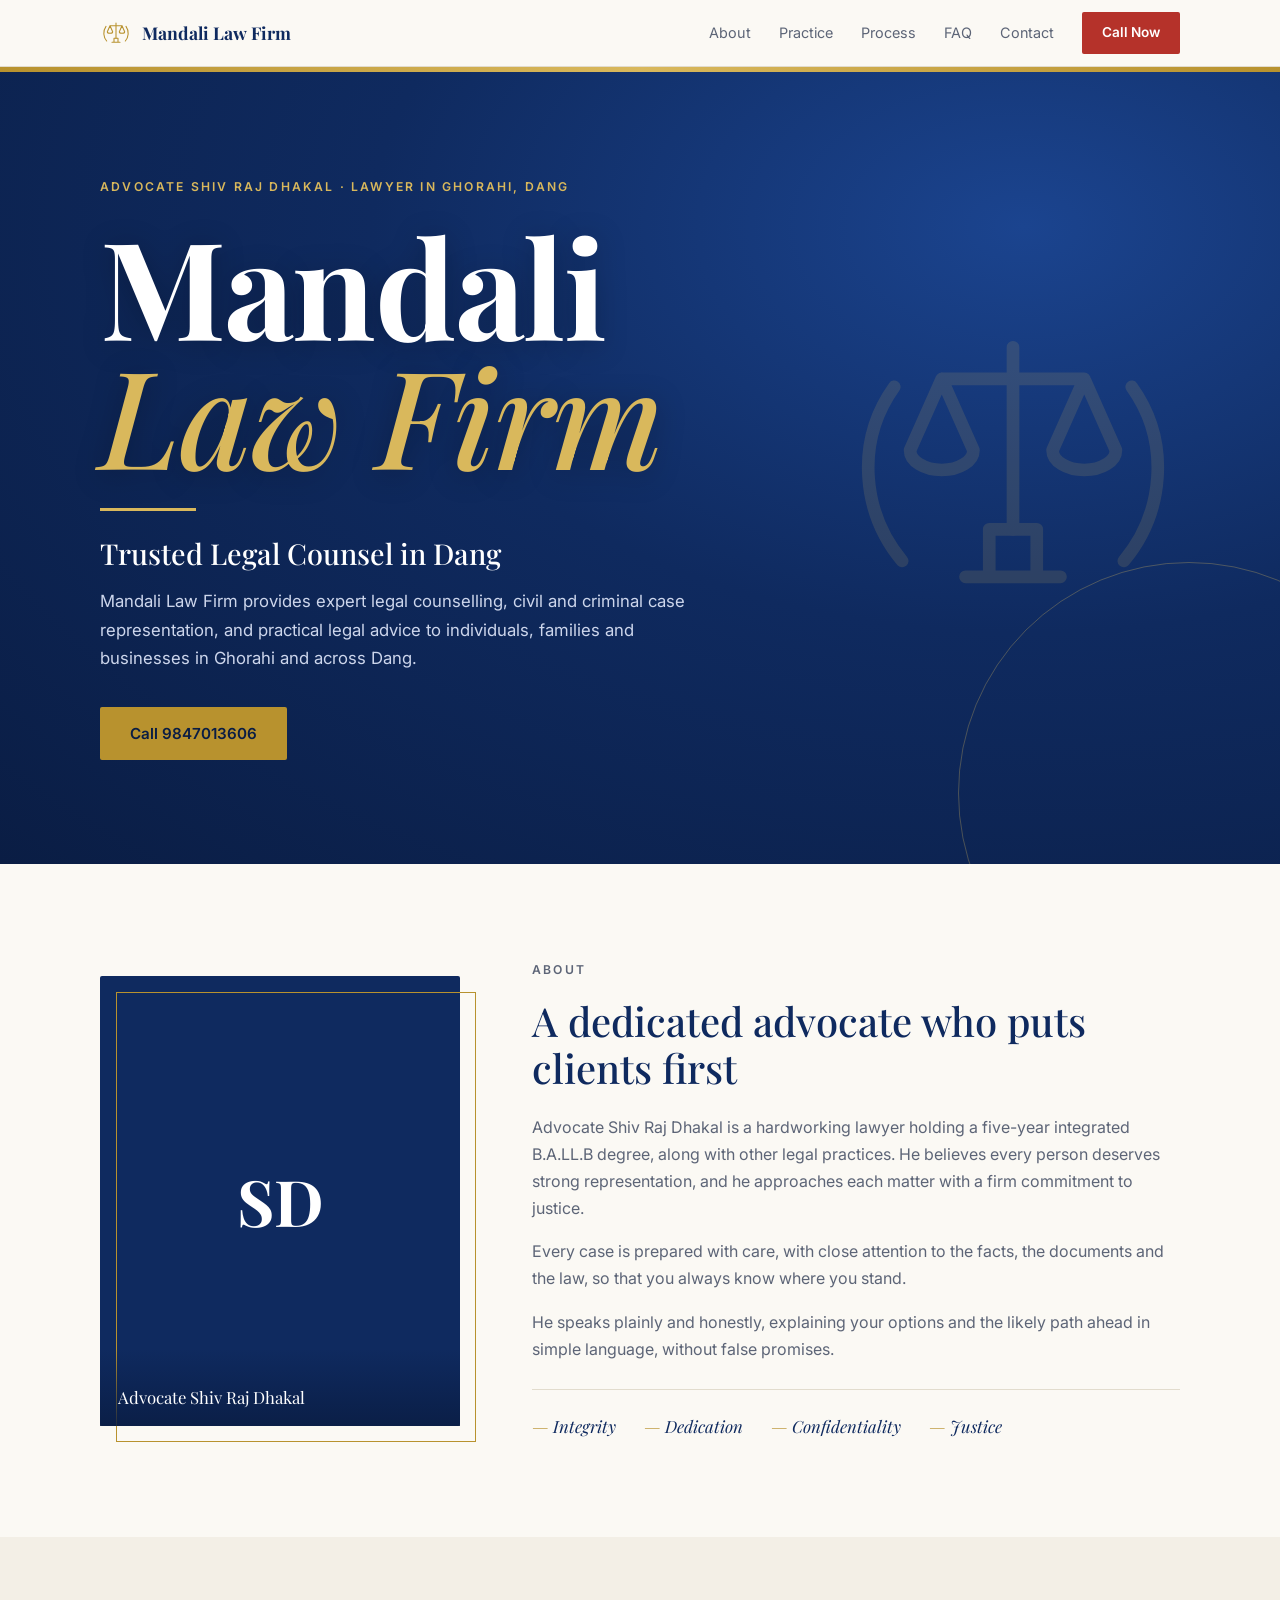
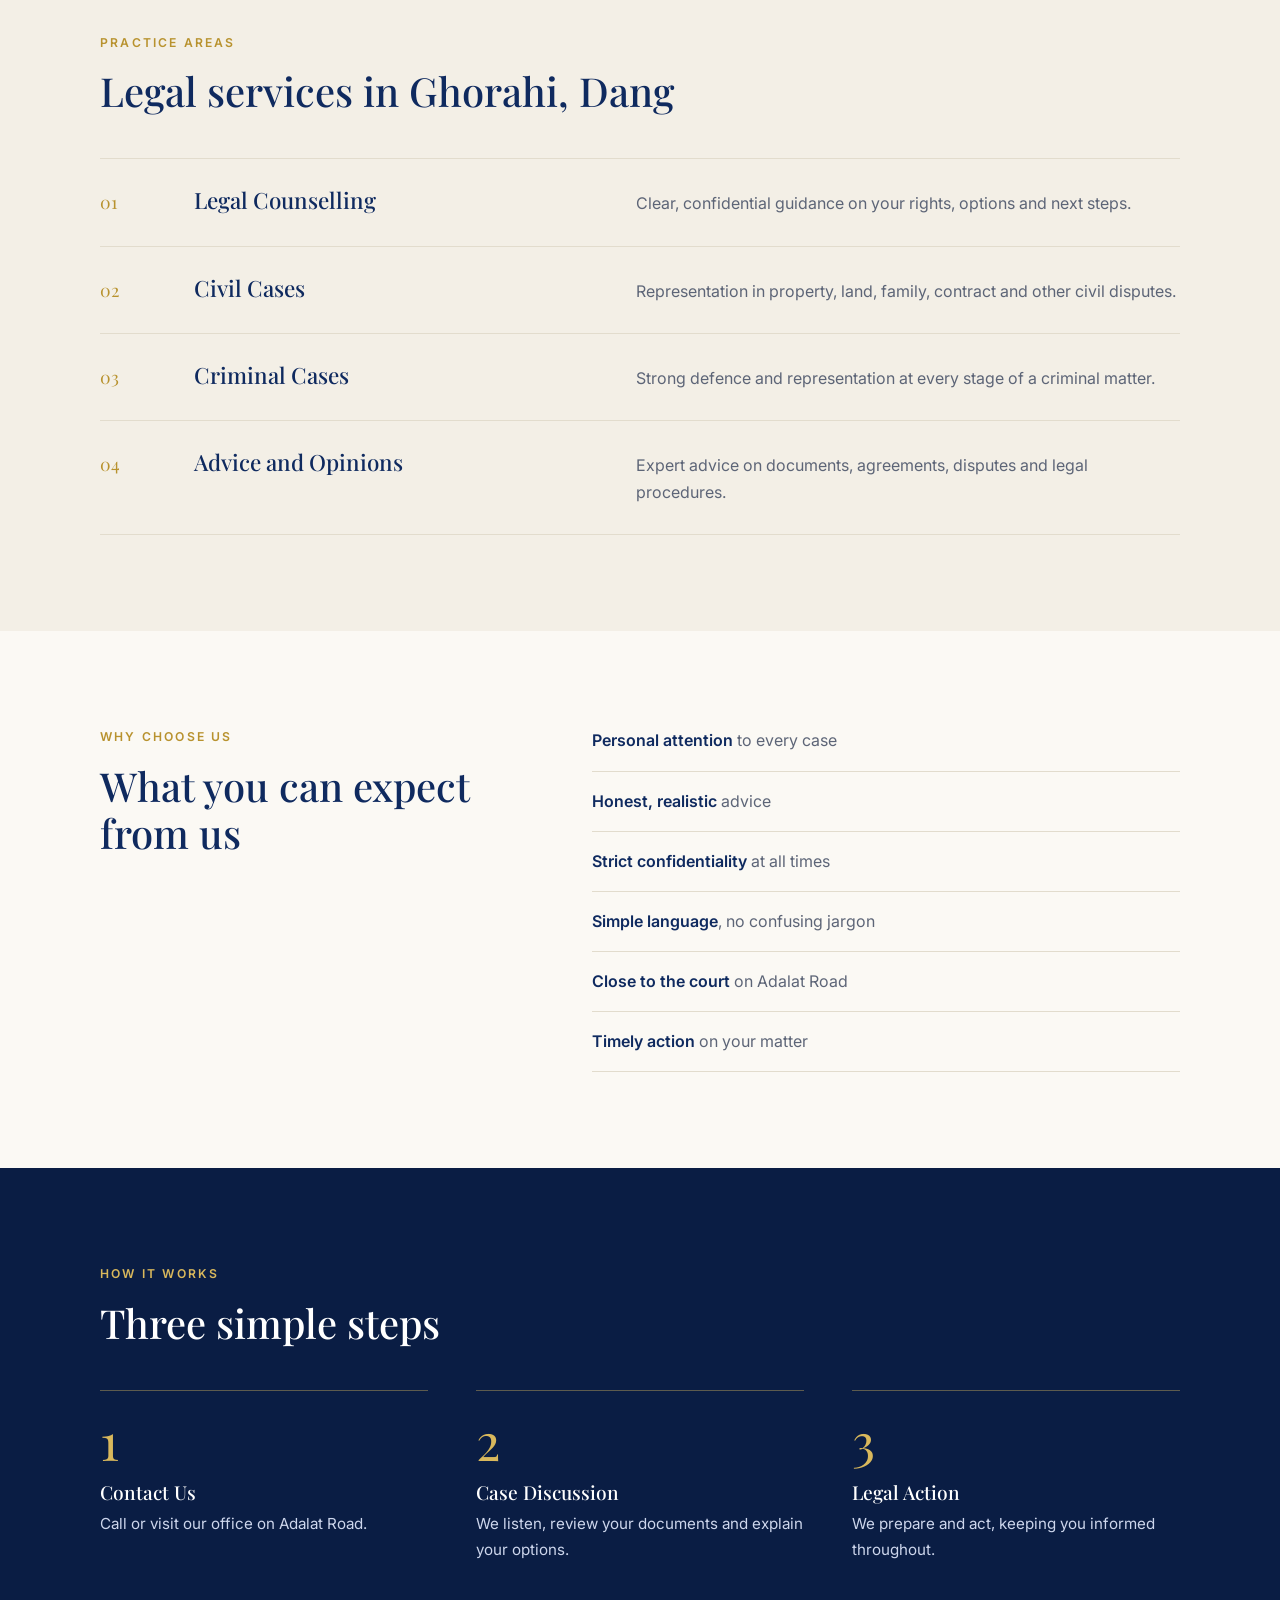
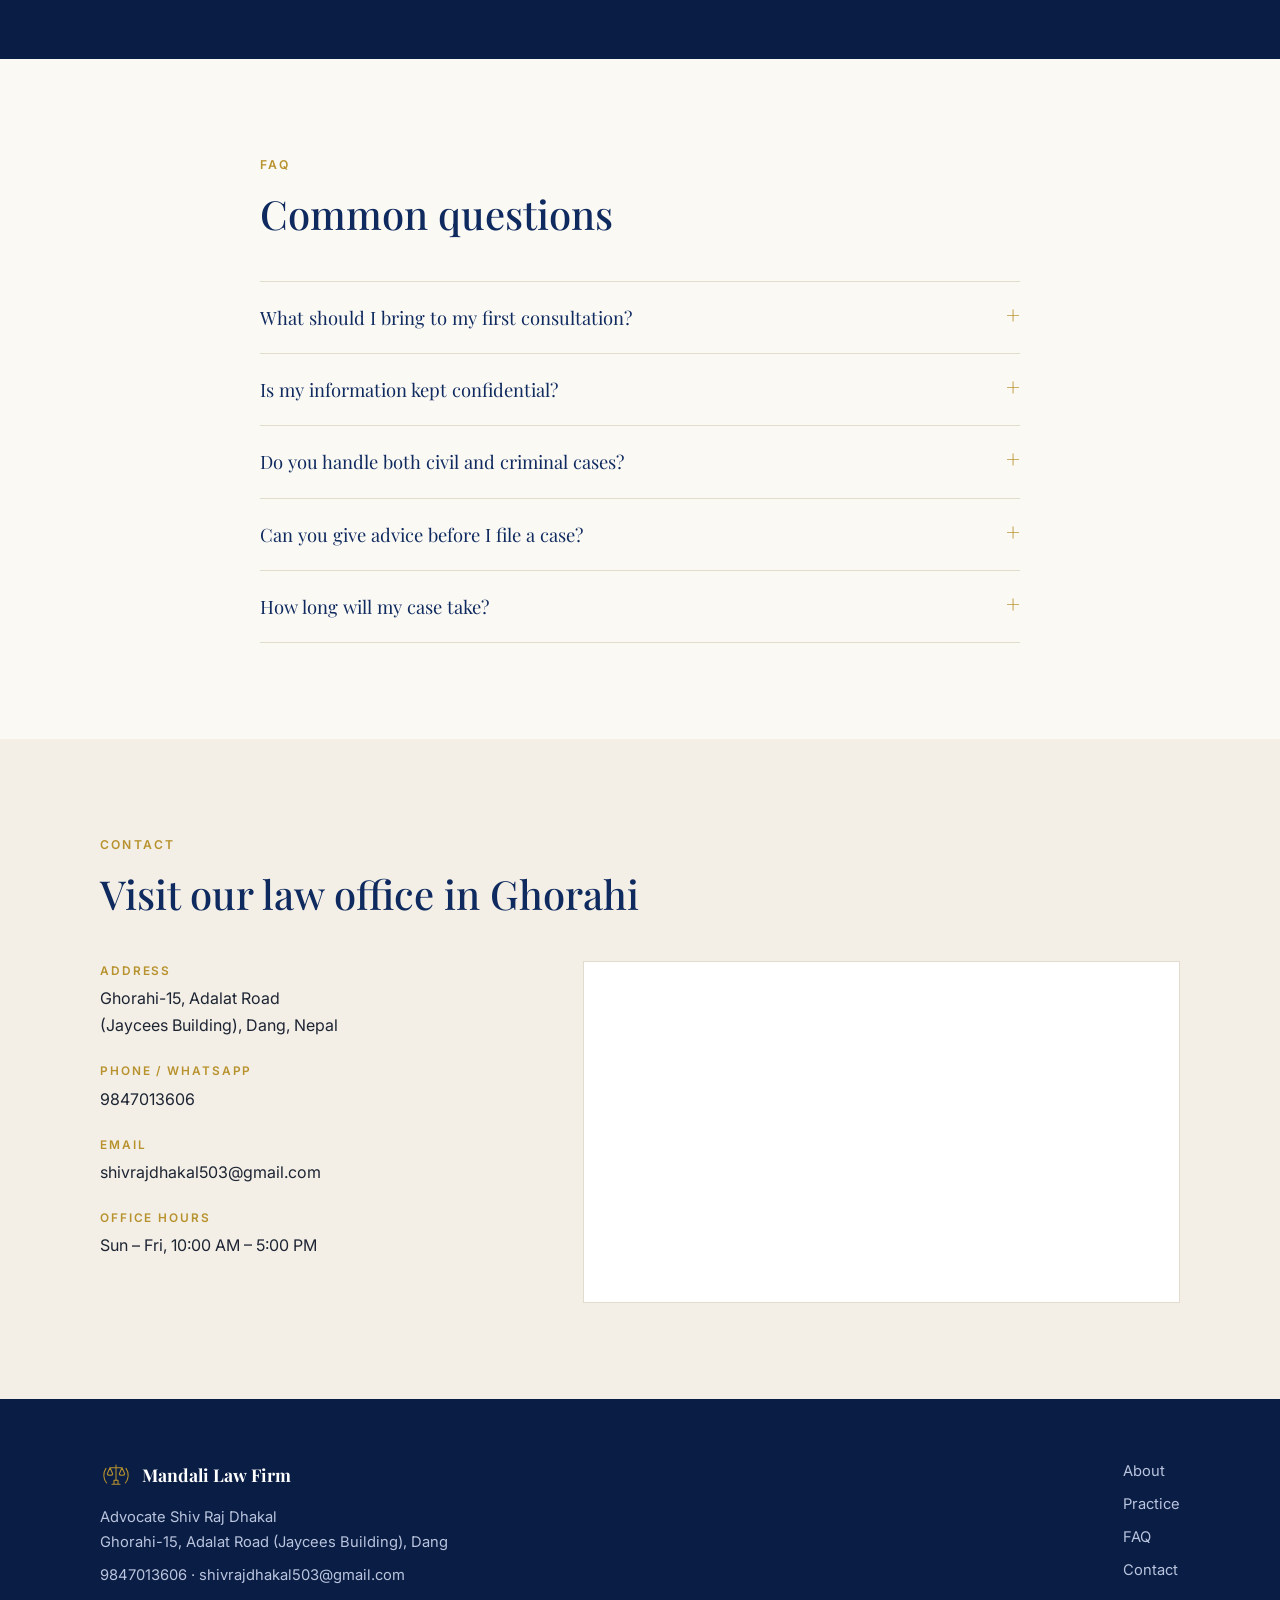
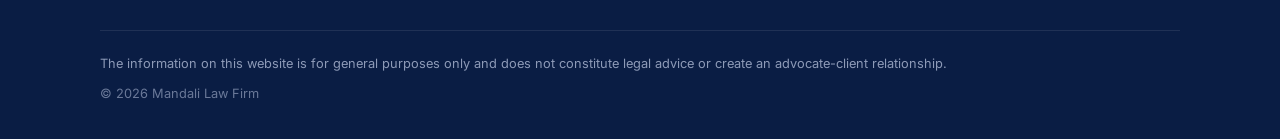
==== commit 72174576: "fourth commit" ====
--- a/index.html
+++ b/index.html
@@ -131,7 +131,7 @@
           <img src="https://raw.githubusercontent.com/Shrish242/mandalilawfirm/master/potrait.jpeg" alt="Advocate Shiv Raj Dhakal" width="420" height="420" loading="lazy"
                onerror="this.parentElement.classList.add('no-img'); this.remove();">
           <span class="initials" aria-hidden="true">SD</span>
-          <figcaption>Advocate Shiv Raj Dhakal<small>B.A.LL.B (5-year integrated degree)</small></figcaption>
+          <figcaption>Advocate Shiv Raj Dhakal</figcaption>
         </figure>
         <div class="reveal">
           <p class="eyebrow">About</p>
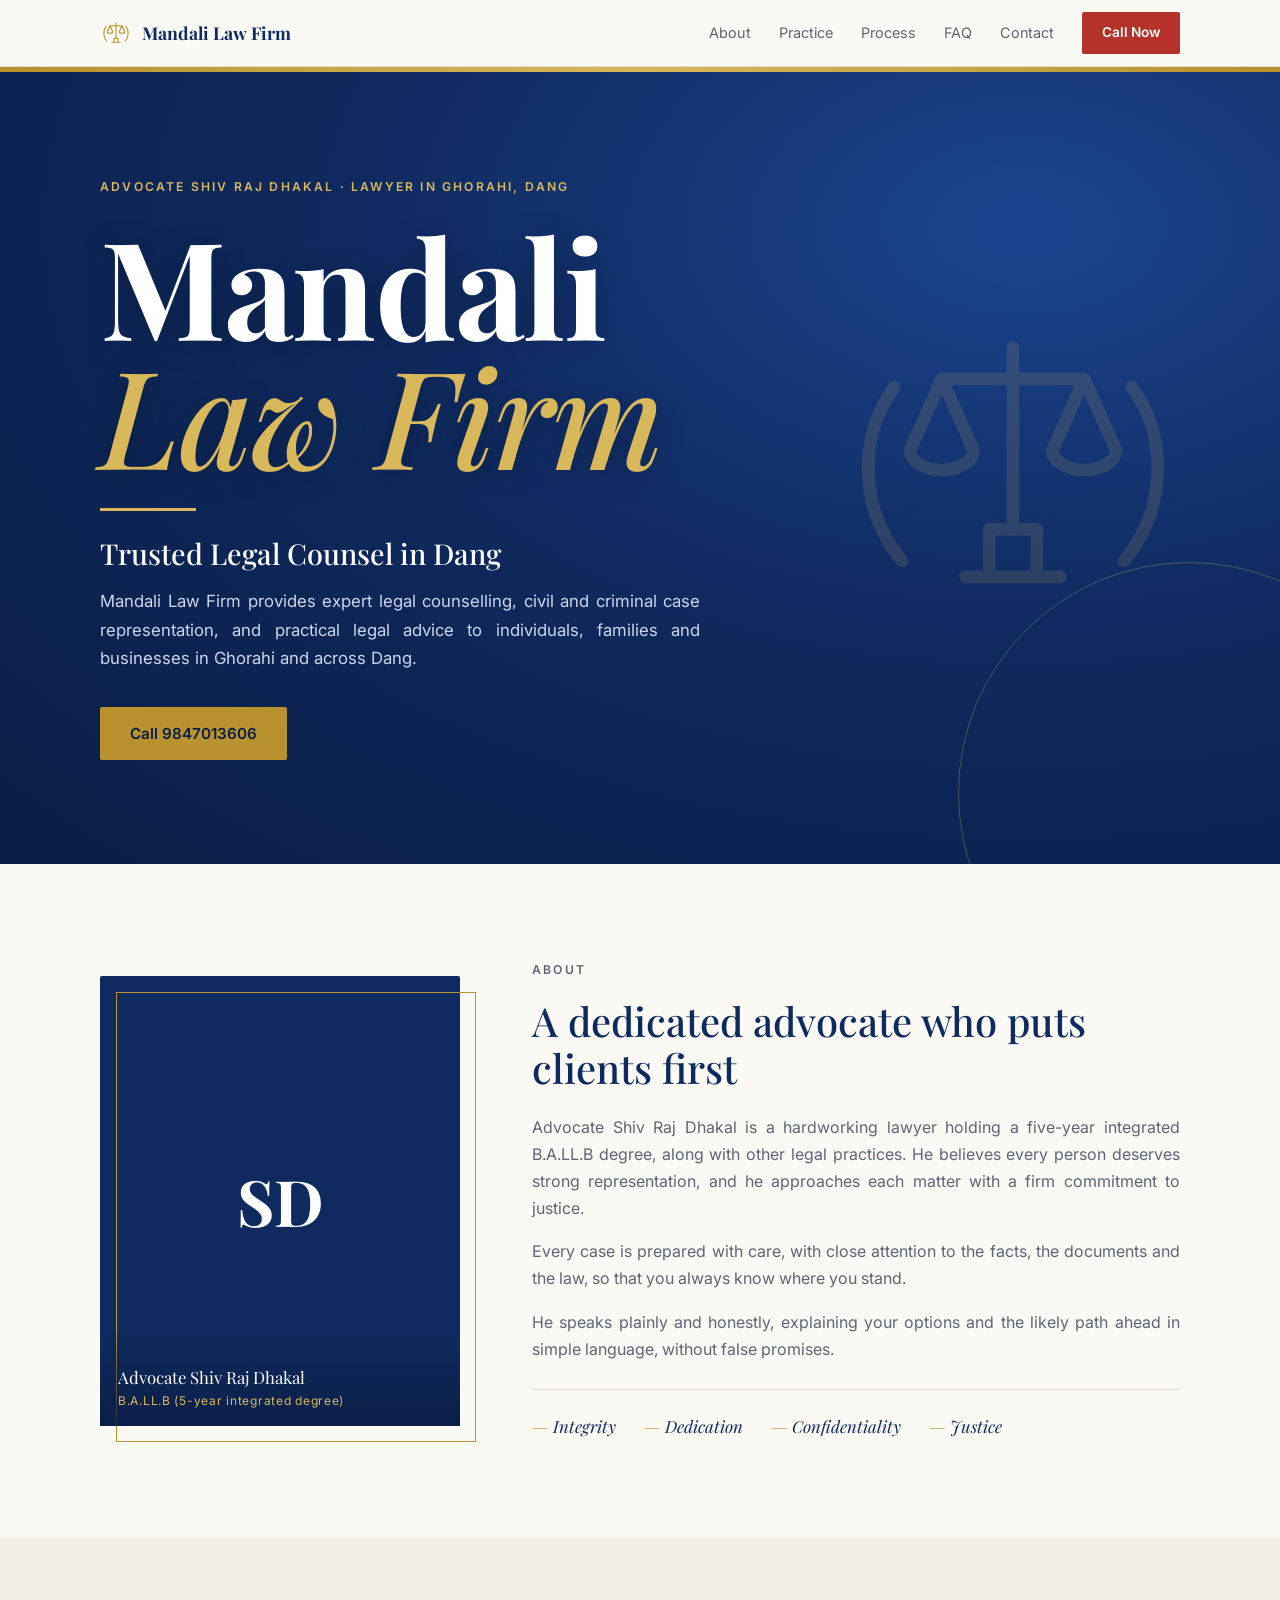
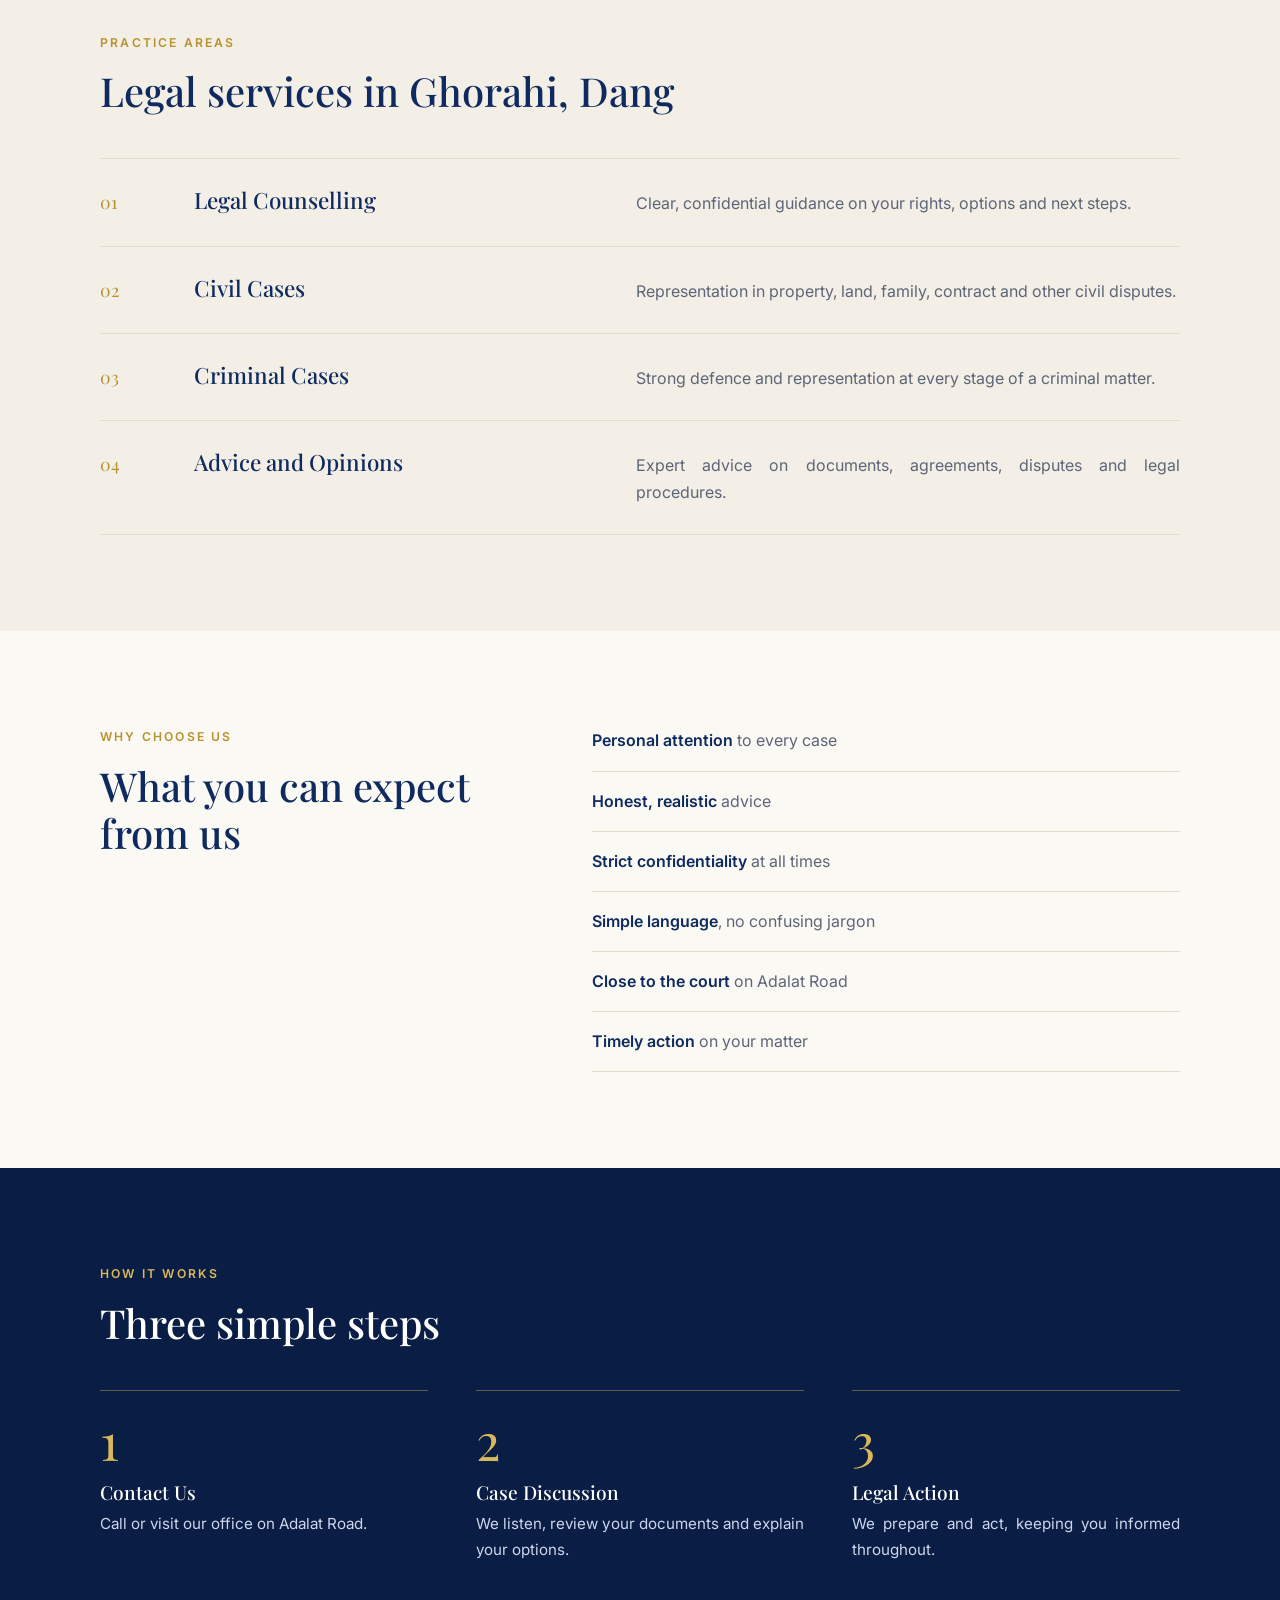
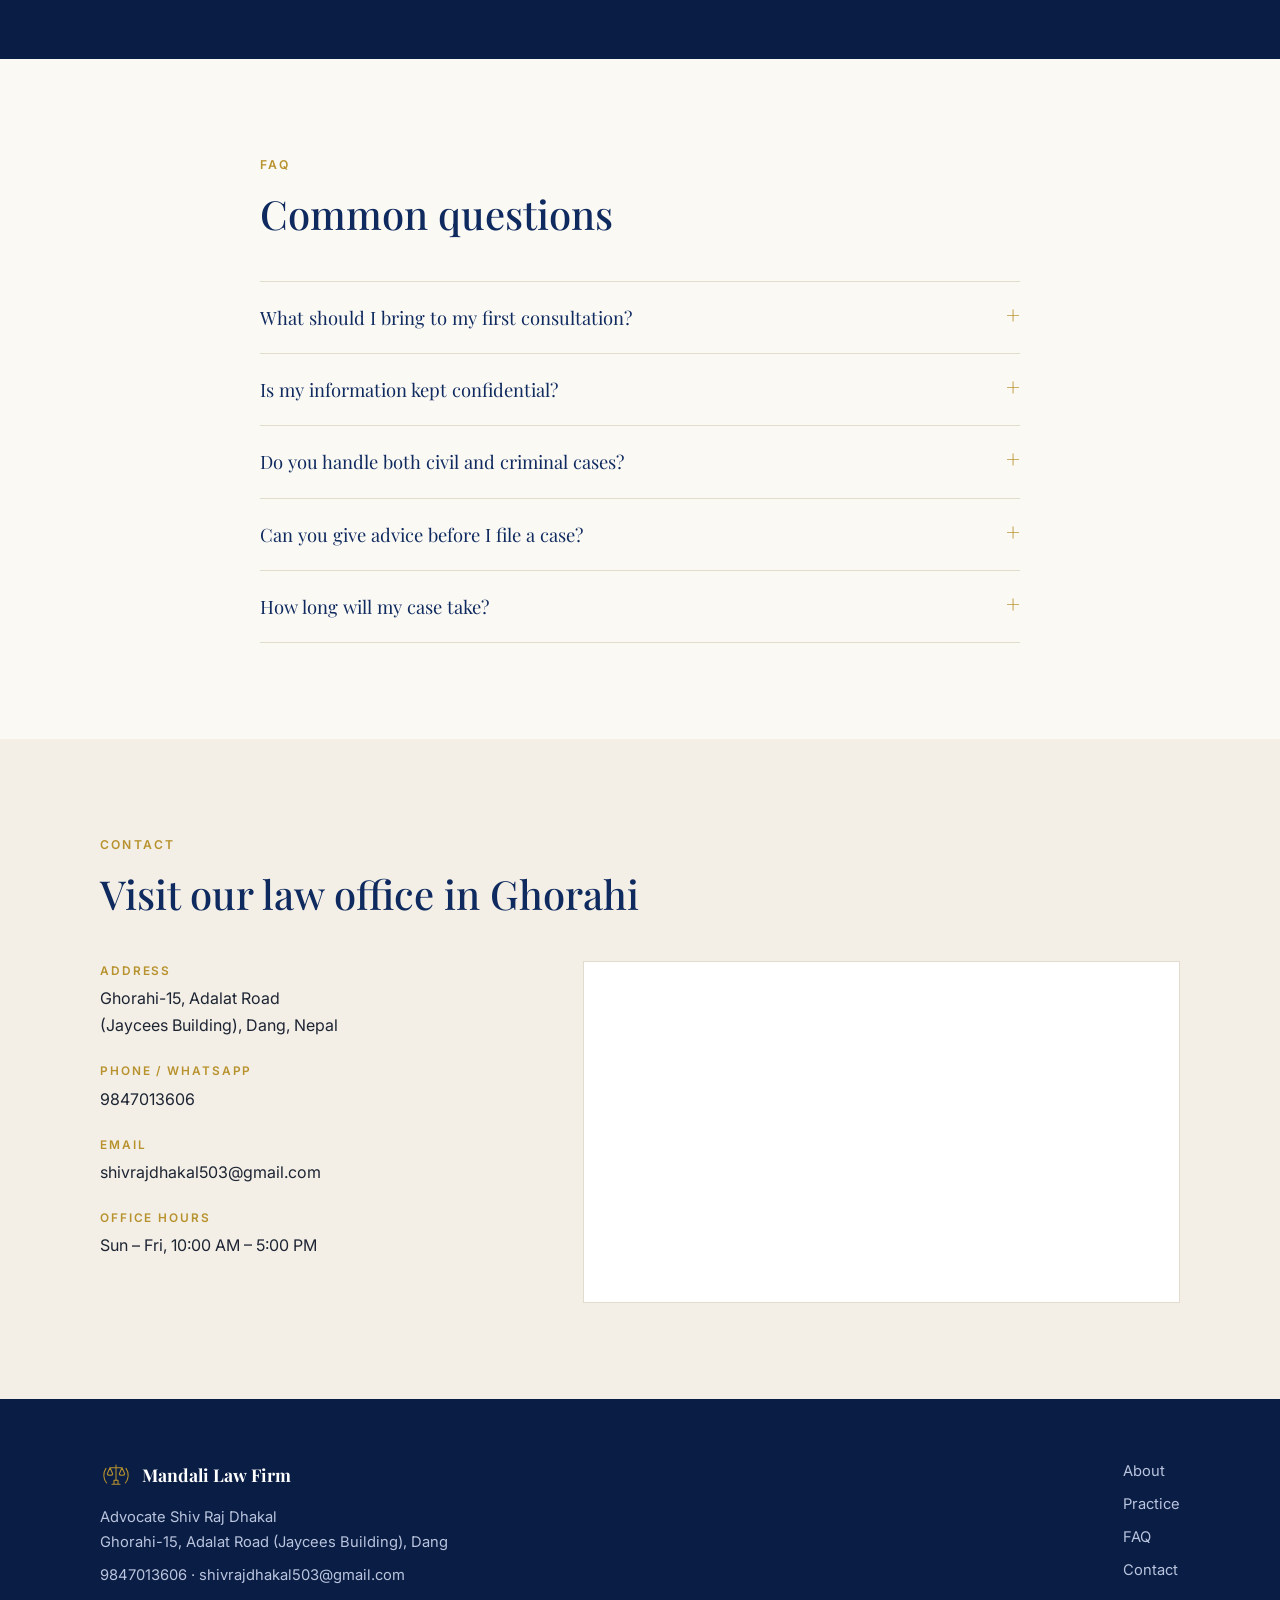
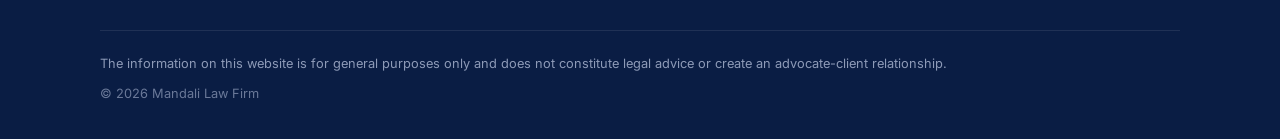
==== commit 3b9f29d8: "fourth commit" ====
--- a/index.html
+++ b/index.html
@@ -14,15 +14,15 @@
   <meta name="geo.region" content="NP-P5">
   <meta name="geo.placename" content="Ghorahi, Dang">
 
-  <!-- IMPORTANT: replace https://YOUR-DOMAIN.com/ with your real website address in the 3 places marked DOMAIN (canonical, og:url, schema url) and in sitemap.xml / robots.txt -->
-  <link rel="canonical" href="https://YOUR-DOMAIN.com/"> <!-- DOMAIN -->
+  <!-- Site address set to https://mandalilawfirm.netlify.app/ (canonical, og:url, schema url). Update these if you ever move to a custom domain. -->
+  <link rel="canonical" href="https://mandalilawfirm.netlify.app/"> <!-- DOMAIN -->
 
   <!-- Social sharing previews (WhatsApp, Facebook) -->
   <meta property="og:type" content="website">
   <meta property="og:site_name" content="Mandali Law Firm">
   <meta property="og:title" content="Mandali Law Firm | Advocate Shiv Raj Dhakal | Lawyer in Ghorahi, Dang">
   <meta property="og:description" content="Legal counselling, civil and criminal case representation and practical legal advice in Ghorahi, Dang.">
-  <meta property="og:url" content="https://YOUR-DOMAIN.com/"> <!-- DOMAIN -->
+  <meta property="og:url" content="https://mandalilawfirm.netlify.app/"> <!-- DOMAIN -->
   <meta property="og:image" content="https://raw.githubusercontent.com/Shrish242/mandalilawfirm/master/potrait.jpeg">
   <meta property="og:locale" content="en_NP">
   <meta name="twitter:card" content="summary">
@@ -42,7 +42,7 @@
     "name": "Mandali Law Firm",
     "alternateName": "Mandali Law Firm Ghorahi",
     "description": "Law firm in Ghorahi, Dang offering legal counselling, civil case and criminal case representation, and legal advice and opinions.",
-    "url": "https://YOUR-DOMAIN.com/",
+    "url": "https://mandalilawfirm.netlify.app/",
     "image": "https://raw.githubusercontent.com/Shrish242/mandalilawfirm/master/potrait.jpeg",
     "founder": { "@type": "Person", "name": "Advocate Shiv Raj Dhakal", "jobTitle": "Advocate" },
     "knowsAbout": ["Legal counselling", "Civil cases", "Criminal cases", "Legal advice and opinions"],
@@ -131,7 +131,7 @@
           <img src="https://raw.githubusercontent.com/Shrish242/mandalilawfirm/master/potrait.jpeg" alt="Advocate Shiv Raj Dhakal" width="420" height="420" loading="lazy"
                onerror="this.parentElement.classList.add('no-img'); this.remove();">
           <span class="initials" aria-hidden="true">SD</span>
-          <figcaption>Advocate Shiv Raj Dhakal</figcaption>
+          <figcaption>Advocate Shiv Raj Dhakal<small>B.A.LL.B (5-year integrated degree)</small></figcaption>
         </figure>
         <div class="reveal">
           <p class="eyebrow">About</p>
@@ -256,4 +256,4 @@
 
   <script src="script.js"></script>
 </body>
-</html>
+</html>
--- a/style.css
+++ b/style.css
@@ -159,3 +159,6 @@
   .steps{grid-template-columns:1fr;gap:32px}
   .float{display:flex}
 }
+
+/* Justified paragraphs (straight left and right edges, like MS Word) */
+.lead,.about p,.rows p,.steps p,.faq p{text-align:justify;text-justify:inter-word;hyphens:auto;-webkit-hyphens:auto}
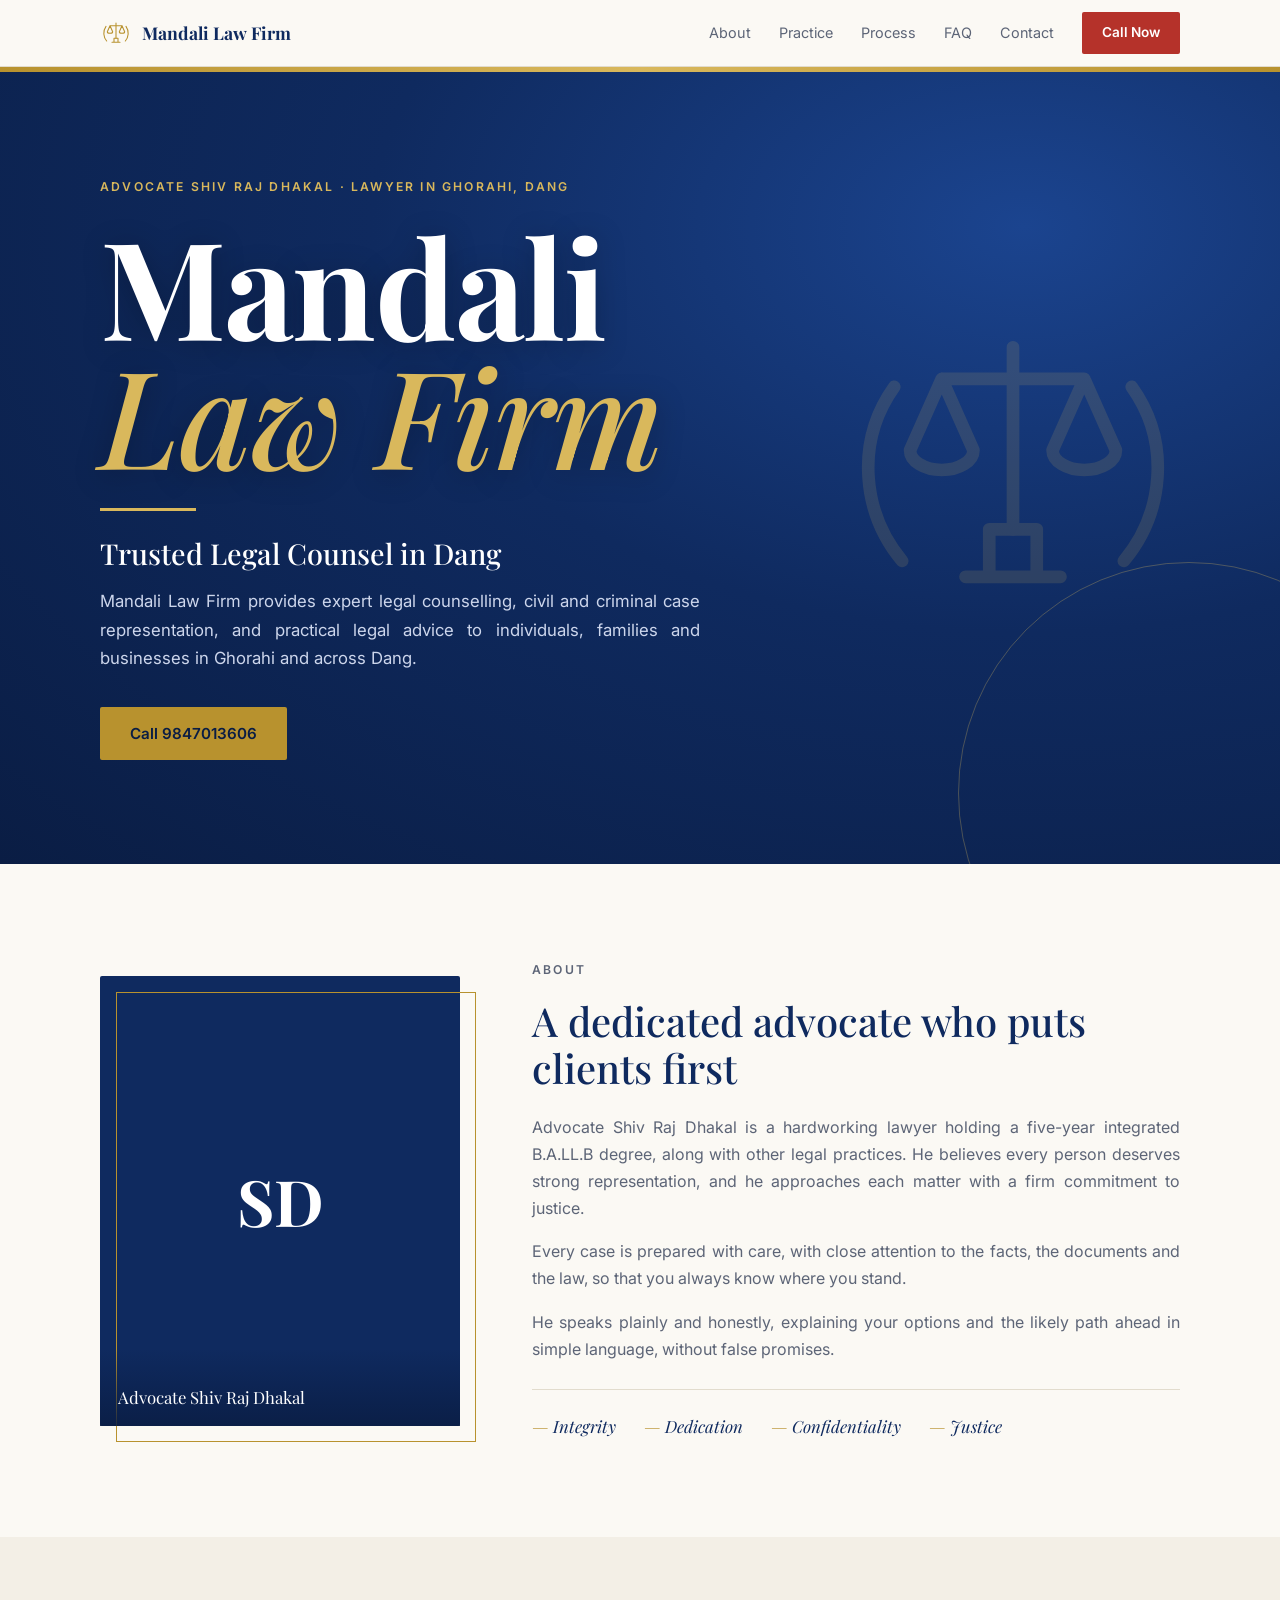
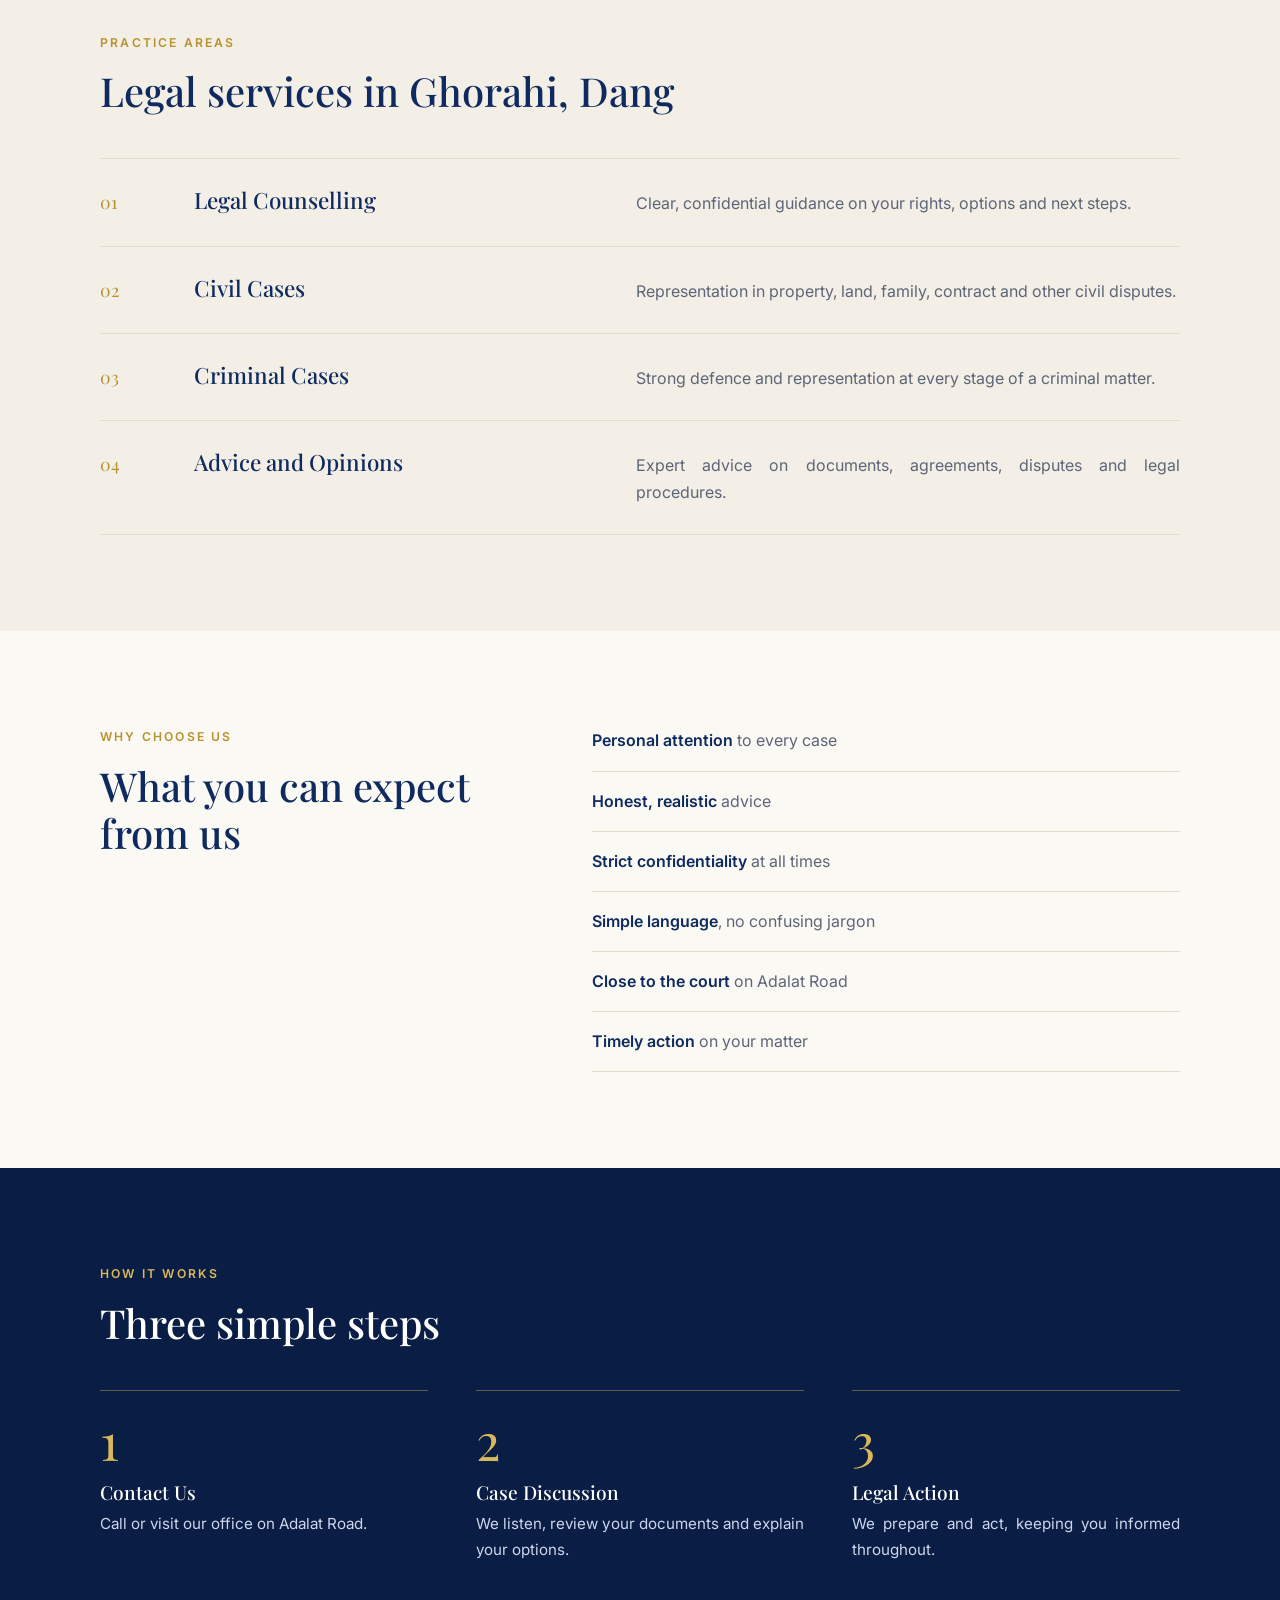
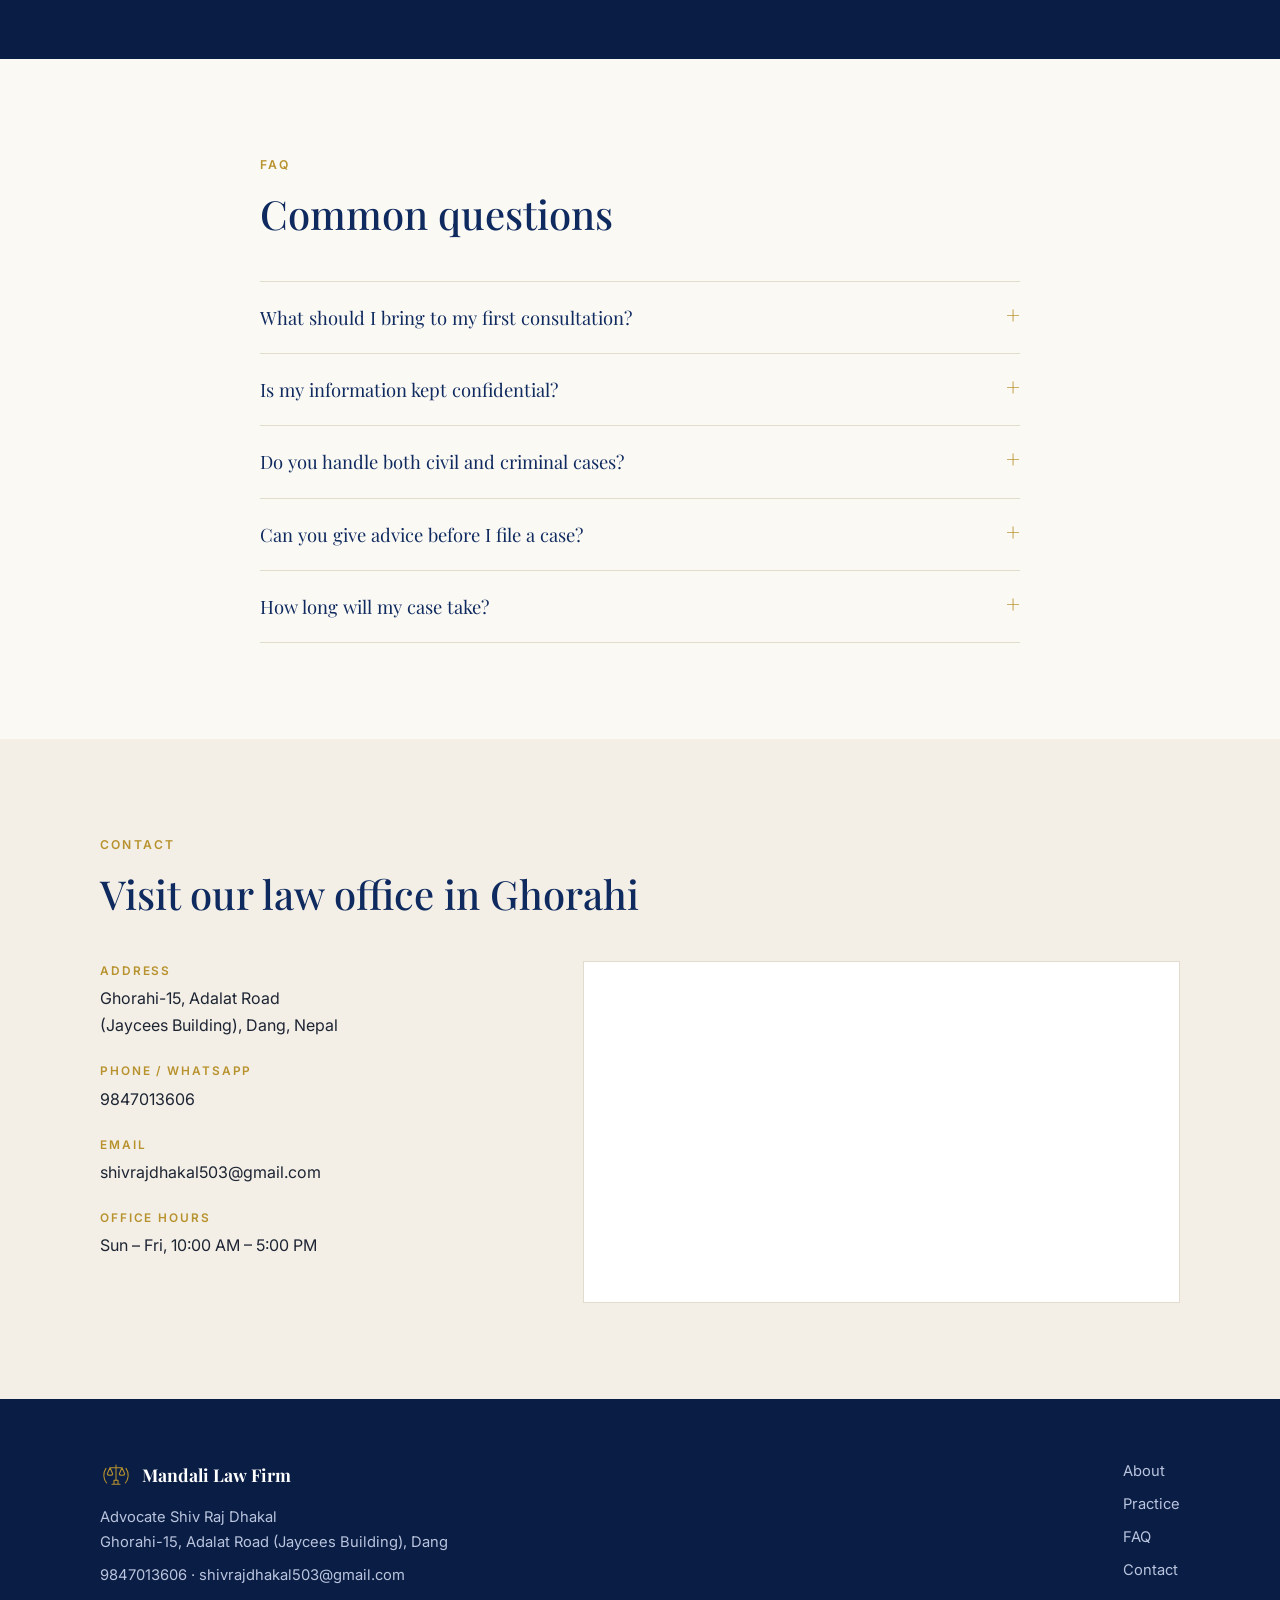
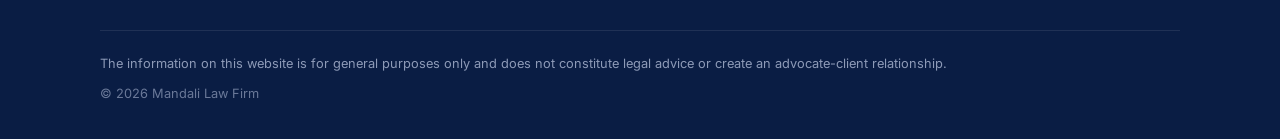
==== commit a2adb8aa: "seventh push" ====
--- a/index.html
+++ b/index.html
@@ -8,12 +8,24 @@
   <title>Mandali Law Firm | Advocate Shiv Raj Dhakal | Lawyer in Ghorahi, Dang</title>
   <meta name="description" content="Mandali Law Firm in Ghorahi, Dang. Advocate Shiv Raj Dhakal offers legal counselling, civil and criminal case representation, and practical legal advice.">
   <meta name="keywords" content="lawyer in Dang, advocate in Ghorahi, civil case lawyer, criminal case lawyer, legal advice Nepal">
+  <meta name="google-site-verification" content="ieI-1w1-QA0zMi_Jlc4qzPUA3rNJgnVBxiXL_9decQw" />
   <meta name="theme-color" content="#0f2a5f">
   <meta name="robots" content="index, follow, max-image-preview:large">
   <meta name="author" content="Mandali Law Firm">
   <meta name="geo.region" content="NP-P5">
   <meta name="geo.placename" content="Ghorahi, Dang">
 
+  <meta property="og:site_name" content="Mandali Law Firm">
+
+  <script type="application/ld+json">
+  {
+    "@context": "https://schema.org",
+    "@type": "WebSite",
+    "name": "Mandali Law Firm",
+    "alternateName": "Mandali Law Firm",
+    "url": "https://mandalilawfirm.netlify.app/"
+  }
+  </script>
   <!-- Site address set to https://mandalilawfirm.netlify.app/ (canonical, og:url, schema url). Update these if you ever move to a custom domain. -->
   <link rel="canonical" href="https://mandalilawfirm.netlify.app/"> <!-- DOMAIN -->
 
@@ -27,7 +39,7 @@
   <meta property="og:locale" content="en_NP">
   <meta name="twitter:card" content="summary">
 
-  <link rel="icon" href="data:image/svg+xml,%3Csvg xmlns='http://www.w3.org/2000/svg' viewBox='0 0 48 48'%3E%3Crect width='48' height='48' rx='8' fill='%230f2a5f'/%3E%3Cpath d='M24 9v23M15 13h18M15 13l-4 9a4 2.5 0 0 0 8 0zM33 13l-4 9a4 2.5 0 0 0 8 0zM18 38h12' fill='none' stroke='%23d9b85c' stroke-width='2' stroke-linecap='round' stroke-linejoin='round'/%3E%3C/svg%3E">
+  <link rel="icon" href="https://raw.githubusercontent.com/Shrish242/mandalilawfirm/master/favicon.png" type="image/x-icon">
 
   <link rel="preconnect" href="https://fonts.googleapis.com">
   <link rel="preconnect" href="https://fonts.gstatic.com" crossorigin>
@@ -131,7 +143,7 @@
           <img src="https://raw.githubusercontent.com/Shrish242/mandalilawfirm/master/potrait.jpeg" alt="Advocate Shiv Raj Dhakal" width="420" height="420" loading="lazy"
                onerror="this.parentElement.classList.add('no-img'); this.remove();">
           <span class="initials" aria-hidden="true">SD</span>
-          <figcaption>Advocate Shiv Raj Dhakal<small>B.A.LL.B (5-year integrated degree)</small></figcaption>
+          <figcaption>Advocate Shiv Raj Dhakal</figcaption>
         </figure>
         <div class="reveal">
           <p class="eyebrow">About</p>
